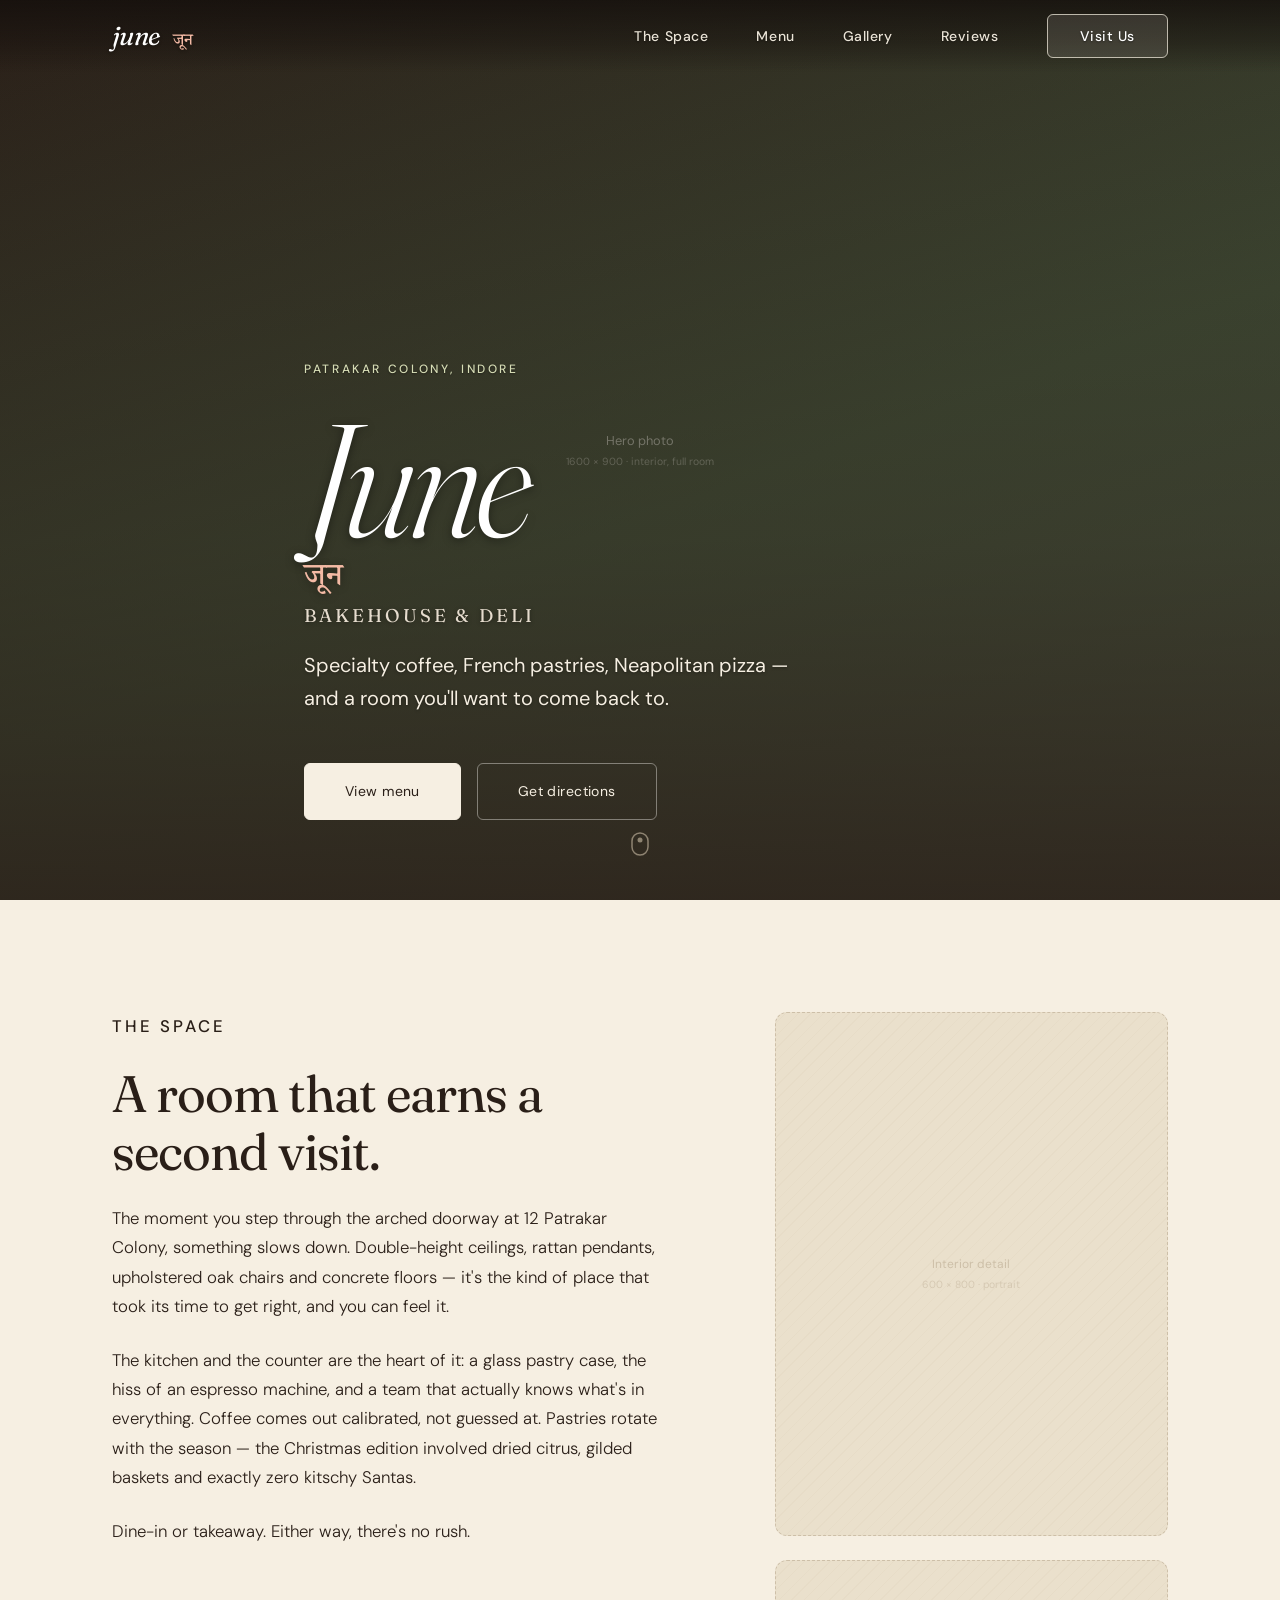
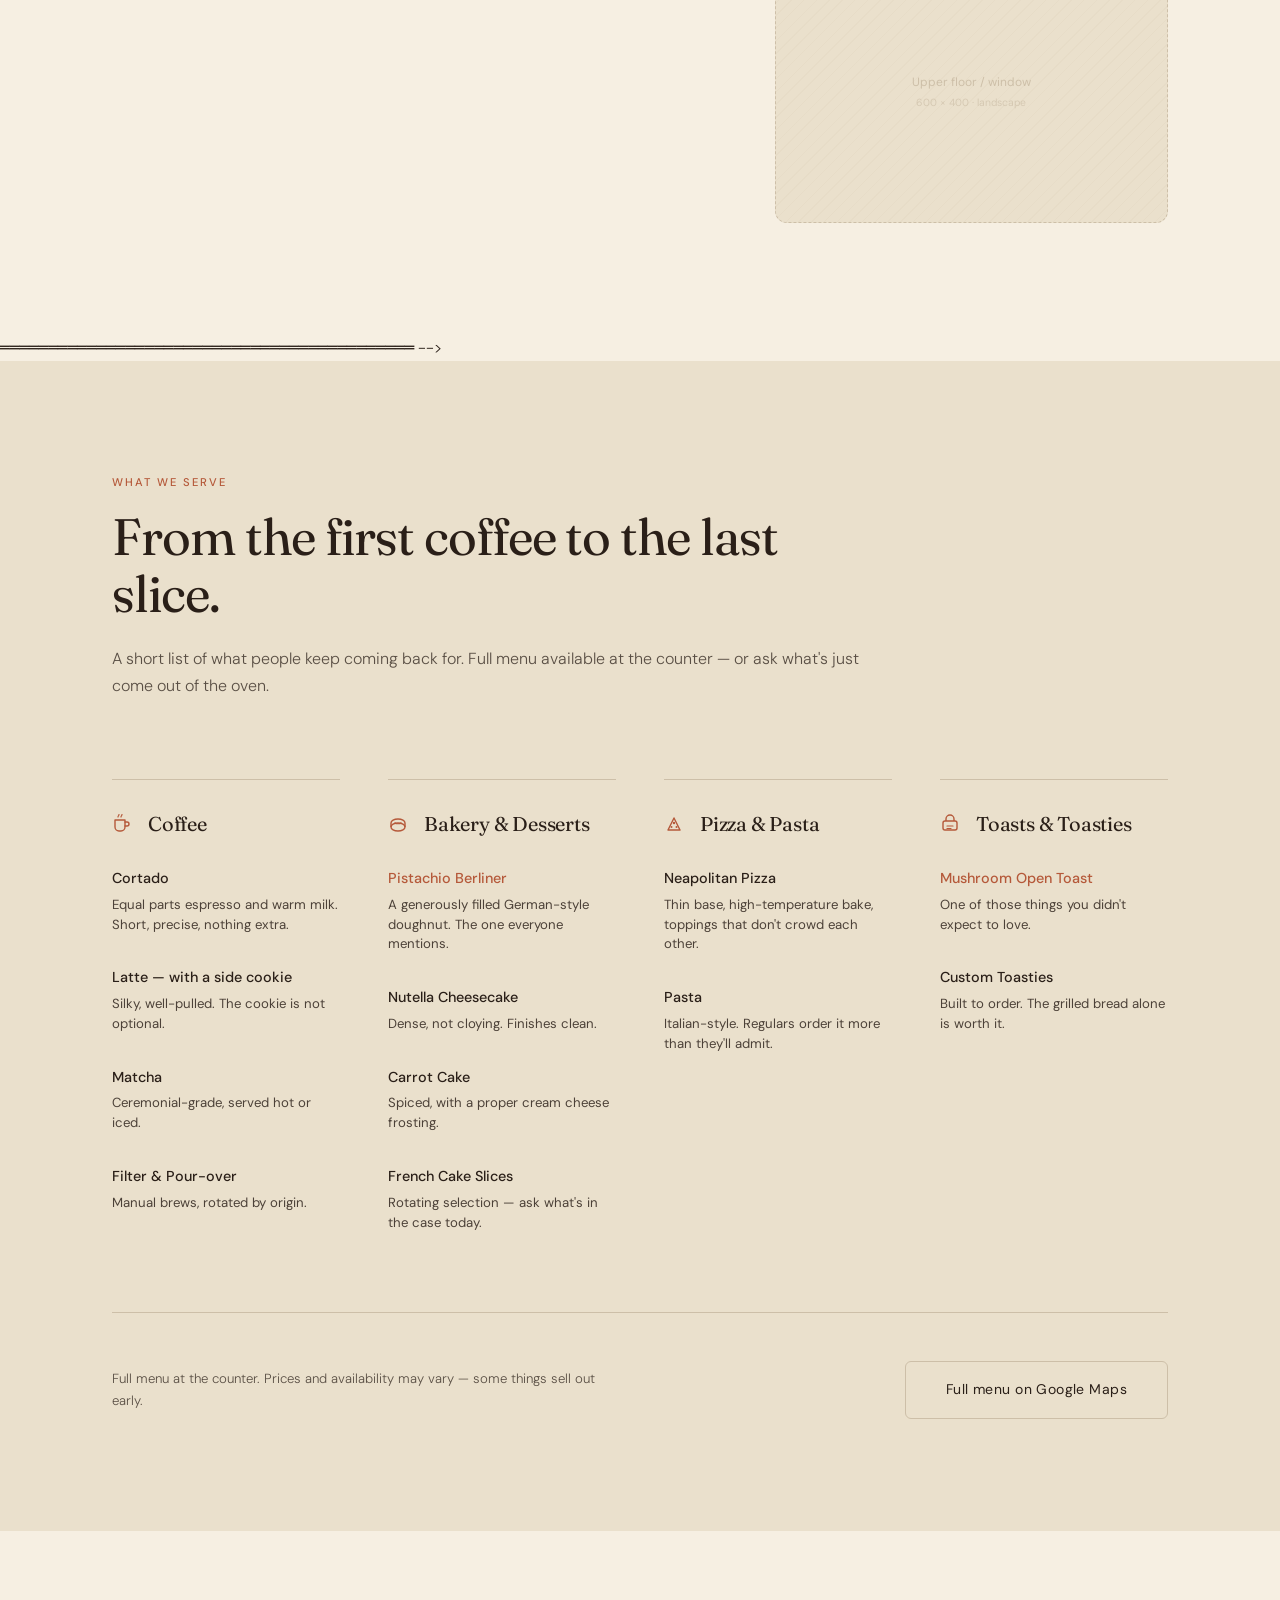
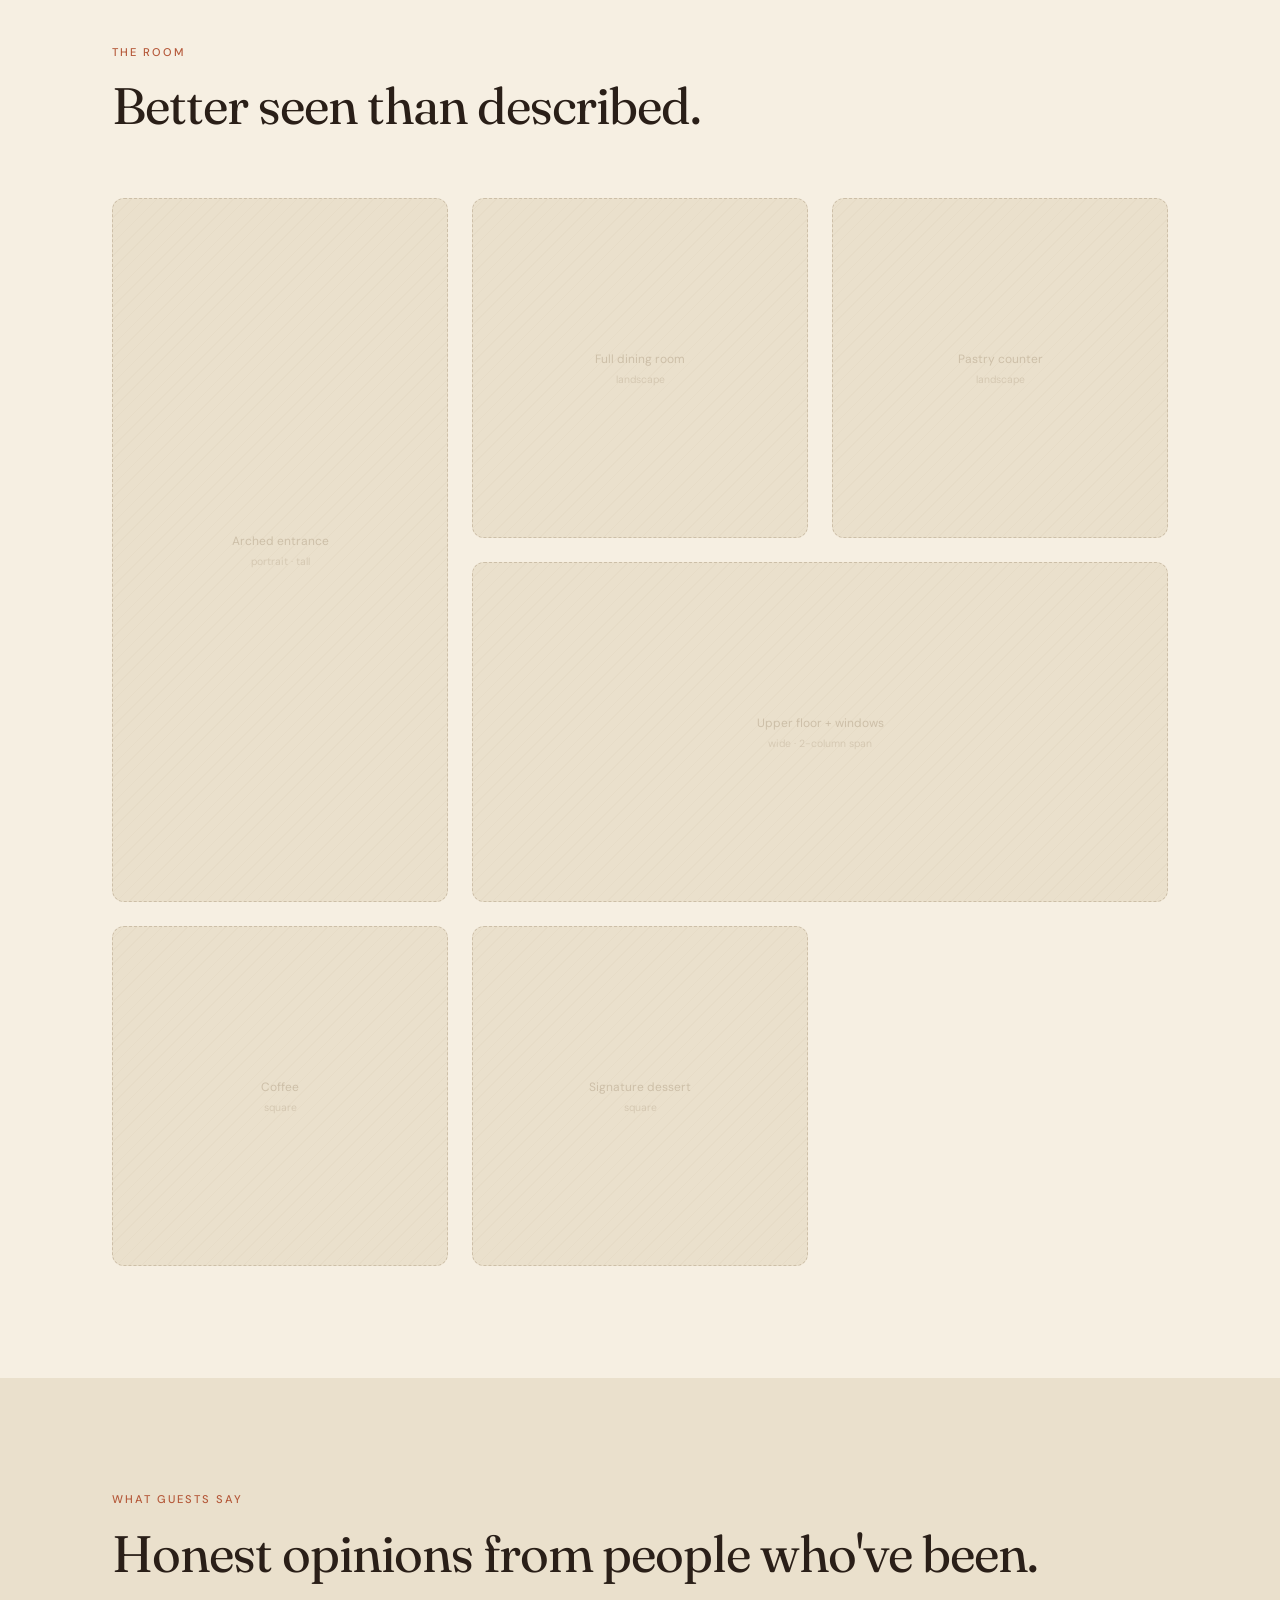
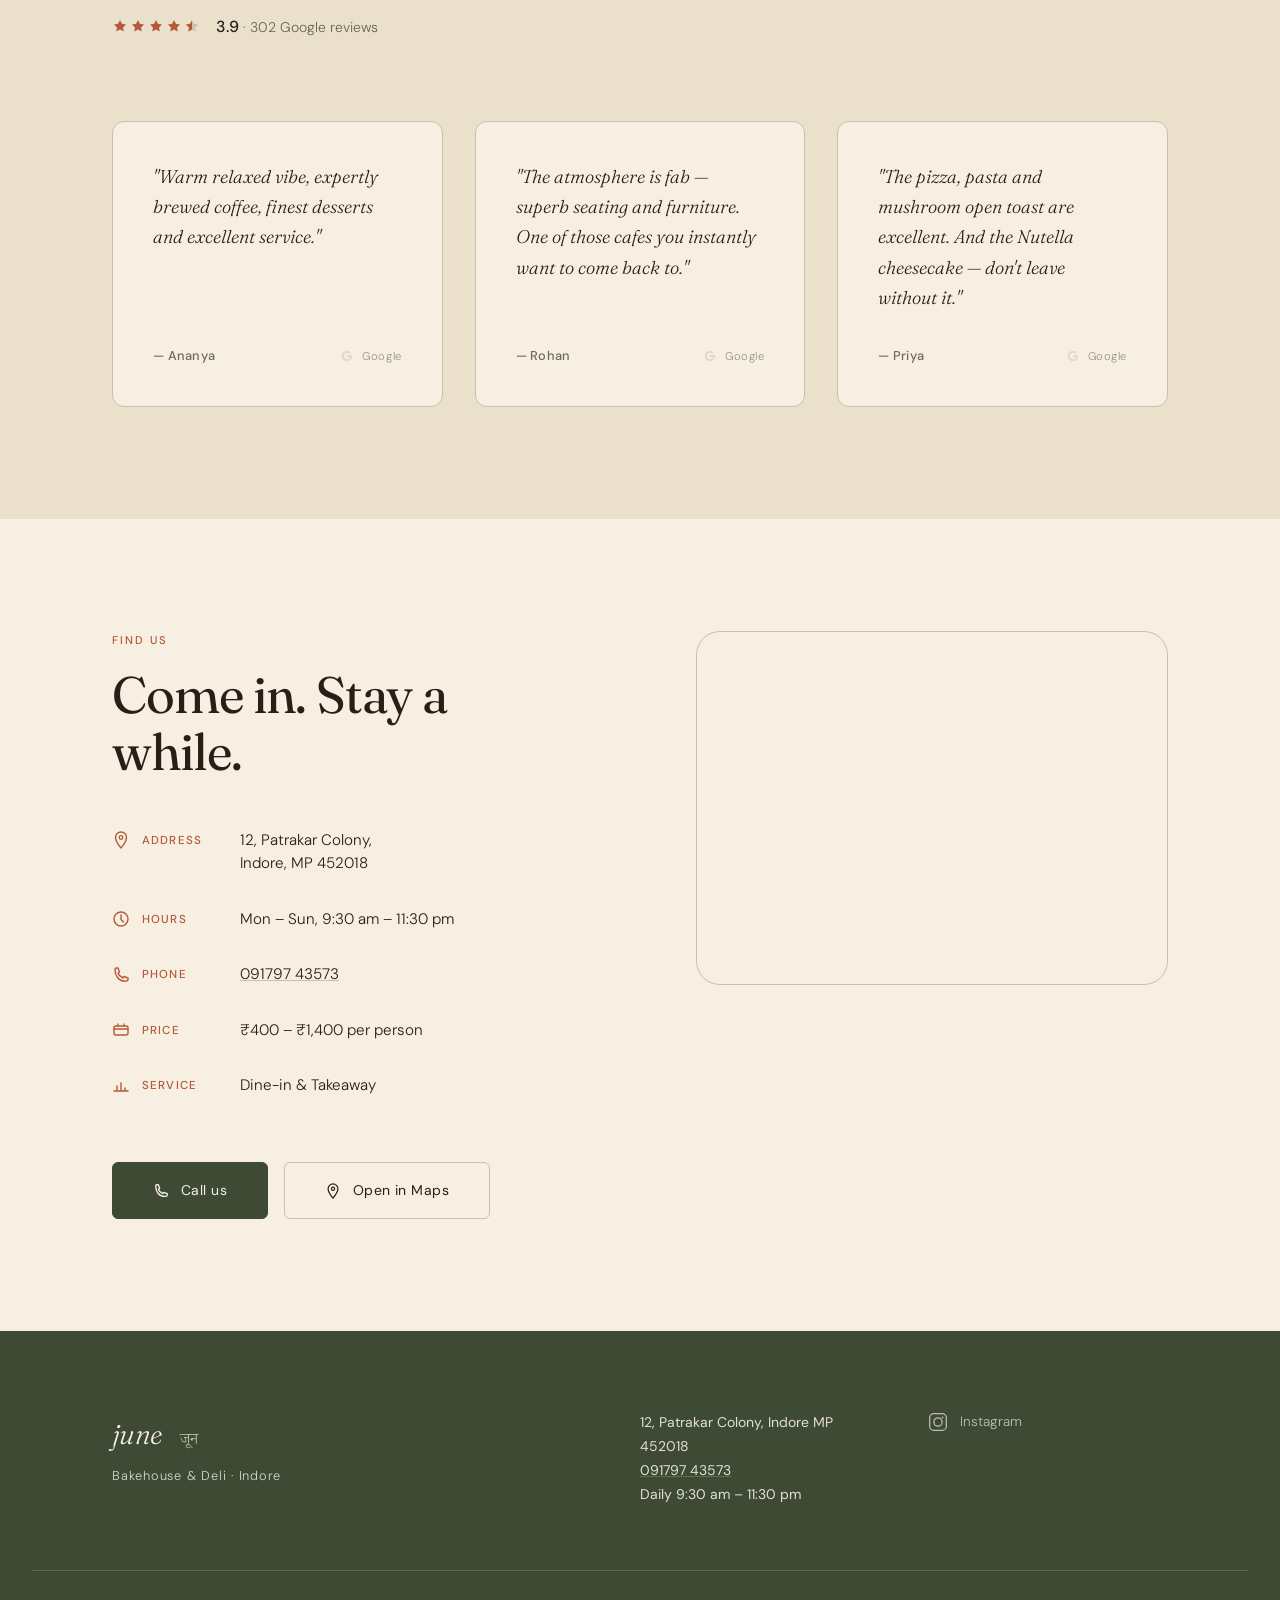
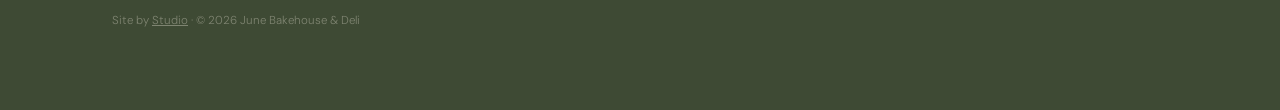
==== index.html @ dc914d02 "feat: complete website for June Bakehouse & Deli with GitHub Pages deploy workflow" ====
<!DOCTYPE html>
<html lang="en" itemscope itemtype="https://schema.org/CafeOrCoffeeShop">
<head>
  <meta charset="UTF-8">
  <meta name="viewport" content="width=device-width, initial-scale=1.0">

  <!-- ═══════════════════════════════════════════════
       SEO — edit title and description here
  ═══════════════════════════════════════════════ -->
  <title>June Bakehouse &amp; Deli — Café, Bakery &amp; Deli in Patrakar Colony, Indore</title>
  <meta name="description" content="June Bakehouse &amp; Deli in Patrakar Colony, Indore. Specialty coffee, Neapolitan pizza, French pastries, custom toasties and more. Open daily 9:30 am – 11:30 pm.">
  <link rel="canonical" href="https://xsuryaanshx.github.io/june-bakehouse/">

  <!-- Open Graph -->
  <meta property="og:type" content="restaurant">
  <meta property="og:title" content="June Bakehouse &amp; Deli — Café &amp; Bakery, Indore">
  <meta property="og:description" content="Specialty coffee, Neapolitan pizza, French pastries and custom toasties. Open daily 9:30 am – 11:30 pm in Patrakar Colony, Indore.">
  <meta property="og:url" content="https://xsuryaanshx.github.io/june-bakehouse/">
  <meta property="og:image" content="https://xsuryaanshx.github.io/june-bakehouse/images/og-cover.jpg">
  <meta property="og:locale" content="en_IN">
  <meta name="twitter:card" content="summary_large_image">
  <meta name="twitter:title" content="June Bakehouse &amp; Deli — Indore">
  <meta name="twitter:description" content="Specialty coffee, pastries, pizza and toasties in Patrakar Colony, Indore. Open daily till 11:30 pm.">

  <!-- Favicon (inline SVG wordmark) -->
  <link rel="icon" href="data:image/svg+xml,<svg xmlns='http://www.w3.org/2000/svg' viewBox='0 0 32 32'><rect width='32' height='32' fill='%233E4A34'/><text x='4' y='24' font-family='Georgia,serif' font-size='20' fill='%23F6EFE2'>J</text></svg>">

  <!-- Google Fonts -->
  <link rel="preconnect" href="https://fonts.googleapis.com">
  <link rel="preconnect" href="https://fonts.gstatic.com" crossorigin>
  <link href="https://fonts.googleapis.com/css2?family=Fraunces:ital,opsz,wght@0,9..144,300;0,9..144,400;0,9..144,500;1,9..144,300;1,9..144,400&family=DM+Sans:wght@300;400;500&family=Noto+Serif+Devanagari:wght@400;500&display=swap" rel="stylesheet">

  <link rel="stylesheet" href="style.css">

  <!-- JSON-LD Structured Data -->
  <script type="application/ld+json">
  {
    "@context": "https://schema.org",
    "@type": "CafeOrCoffeeShop",
    "name": "June Bakehouse & Deli",
    "alternateName": "जून बेकहाउस & डेली",
    "url": "https://xsuryaanshx.github.io/june-bakehouse/",
    "telephone": "+919179743573",
    "priceRange": "₹₹",
    "servesCuisine": ["Bakery", "Coffee", "Italian", "Deli"],
    "address": {
      "@type": "PostalAddress",
      "streetAddress": "12, Patrakar Colony",
      "addressLocality": "Indore",
      "addressRegion": "Madhya Pradesh",
      "postalCode": "452018",
      "addressCountry": "IN"
    },
    "geo": {
      "@type": "GeoCoordinates",
      "latitude": 22.7239941,
      "longitude": 75.8949854
    },
    "openingHoursSpecification": [
      {
        "@type": "OpeningHoursSpecification",
        "dayOfWeek": ["Monday","Tuesday","Wednesday","Thursday","Friday","Saturday","Sunday"],
        "opens": "09:30",
        "closes": "23:30"
      }
    ],
    "aggregateRating": {
      "@type": "AggregateRating",
      "ratingValue": "3.9",
      "reviewCount": "302",
      "bestRating": "5"
    },
    "hasMap": "https://maps.app.goo.gl/G2J16mTUZsUNRnsE7"
  }
  </script>
</head>
<body>

  <!-- ═══════════════════════════════════════════
       NAV
  ═══════════════════════════════════════════ -->
  <header class="site-header" id="top">
    <nav class="nav container" aria-label="Main navigation">
      <a class="nav__wordmark" href="#top" aria-label="June Bakehouse & Deli — home">
        <span class="nav__wordmark-en" aria-hidden="true">june</span>
        <span class="nav__wordmark-hi" aria-hidden="true">जून</span>
      </a>
      <button class="nav__toggle" id="nav-toggle" aria-label="Open menu" aria-expanded="false" aria-controls="nav-links">
        <span class="nav__toggle-bar"></span>
        <span class="nav__toggle-bar"></span>
      </button>
      <ul class="nav__links" id="nav-links" role="list">
        <li><a href="#about" class="nav__link">The Space</a></li>
        <li><a href="#menu" class="nav__link">Menu</a></li>
        <li><a href="#gallery" class="nav__link">Gallery</a></li>
        <li><a href="#reviews" class="nav__link">Reviews</a></li>
        <li><a href="#visit" class="nav__link nav__link--cta">Visit Us</a></li>
      </ul>
    </nav>
  </header>


  <!-- ═══════════════════════════════════════════
       HERO
  ═══════════════════════════════════════════ -->
  <section class="hero" id="hero" aria-label="Hero — June Bakehouse & Deli">

    <!-- PHOTO SLOT ▸ Replace src with real interior photo, ideally 1600×900 px or wider -->
    <div class="hero__image-wrap">
      <div class="photo-placeholder photo-placeholder--hero" aria-label="[PHOTO: Cafe interior — double-height arched space, pendant lights, oak chairs. Replace this block with a real photo, 1600×900 or 16:9 landscape.]">
        <span class="photo-placeholder__label">Hero photo<br><small>1600 × 900 · interior, full room</small></span>
      </div>
    </div>

    <div class="hero__content container">
      <p class="hero__eyebrow">Patrakar Colony, Indore</p>
      <h1 class="hero__title">
        <span class="hero__title-en">June</span>
        <span class="hero__title-hi" lang="hi">जून</span>
        <span class="hero__title-sub">Bakehouse &amp; Deli</span>
      </h1>
      <p class="hero__desc">Specialty coffee, French pastries, Neapolitan pizza —<br>and a room you'll want to come back to.</p>
      <div class="hero__actions">
        <a href="#menu" class="btn btn--primary" id="hero-view-menu">View menu</a>
        <a href="https://maps.app.goo.gl/G2J16mTUZsUNRnsE7" target="_blank" rel="noopener noreferrer" class="btn btn--outline" id="hero-directions">Get directions</a>
      </div>
    </div>

    <div class="hero__scroll-hint" aria-hidden="true">
      <svg width="18" height="28" viewBox="0 0 18 28" fill="none" xmlns="http://www.w3.org/2000/svg">
        <rect x="1" y="1" width="16" height="22" rx="8" stroke="currentColor" stroke-width="1.5"/>
        <circle class="hero__scroll-dot" cx="9" cy="8" r="2.5" fill="currentColor"/>
      </svg>
    </div>
  </section>


  <!-- ═══════════════════════════════════════════
       ABOUT / THE SPACE
  ═══════════════════════════════════════════ -->
  <section class="about section" id="about" aria-labelledby="about-heading">
    <div class="container about__grid">

      <div class="about__text reveal">
        <p class="section-label">The Space</p>
        <h2 class="section-heading" id="about-heading">A room that earns a second visit.</h2>
        <p>The moment you step through the arched doorway at 12 Patrakar Colony, something slows down. Double-height ceilings, rattan pendants, upholstered oak chairs and concrete floors — it's the kind of place that took its time to get right, and you can feel it.</p>
        <p>The kitchen and the counter are the heart of it: a glass pastry case, the hiss of an espresso machine, and a team that actually knows what's in everything. Coffee comes out calibrated, not guessed at. Pastries rotate with the season — the Christmas edition involved dried citrus, gilded baskets and exactly zero kitschy Santas.</p>
        <p>Dine-in or takeaway. Either way, there's no rush.</p>
      </div>

      <div class="about__images reveal">
        <!-- PHOTO SLOT ▸ Replace with portrait-format interior photo, ~600×800 px -->
        <div class="photo-placeholder photo-placeholder--portrait" aria-label="[PHOTO: Interior detail — seating area or pastry counter. Portrait, 600×800.]">
          <span class="photo-placeholder__label">Interior detail<br><small>600 × 800 · portrait</small></span>
        </div>
        <!-- PHOTO SLOT ▸ Replace with landscape photo of the upper floor / balcony rail -->
        <div class="photo-placeholder photo-placeholder--landscape-sm reveal" aria-label="[PHOTO: Upper floor, balcony or window view. Landscape, 600×400.]">
          <span class="photo-placeholder__label">Upper floor / window<br><small>600 × 400 · landscape</small></span>
        </div>
      </div>

    </div>
  </section>


  <!-- ═══════════════════════════════════════════
       WHAT WE SERVE (MENU)
       ▸ All menu content is collected here.
         Edit the items between <!-- MENU ITEMS START / END -->
  ═══════════════════════════════════════════ -->
  <section class="menu section section--alt" id="menu" aria-labelledby="menu-heading">
    <div class="container">
      <div class="menu__header reveal">
        <p class="section-label">What We Serve</p>
        <h2 class="section-heading" id="menu-heading">From the first coffee to the last slice.</h2>
        <p class="menu__intro">A short list of what people keep coming back for. Full menu available at the counter — or ask what's just come out of the oven.</p>
      </div>

      <!-- MENU ITEMS START — edit freely below -->
      <div class="menu__grid">

        <!-- Coffee -->
        <div class="menu__category reveal">
          <div class="menu__category-header">
            <svg class="menu__icon" width="20" height="20" viewBox="0 0 20 20" fill="none" xmlns="http://www.w3.org/2000/svg" aria-hidden="true">
              <path d="M3 6h10v7a4 4 0 01-4 4H7a4 4 0 01-4-4V6z" stroke="currentColor" stroke-width="1.4" stroke-linejoin="round"/>
              <path d="M13 8h2a2 2 0 010 4h-2" stroke="currentColor" stroke-width="1.4" stroke-linecap="round"/>
              <path d="M6 3c0-1 1-1.5 1-2.5" stroke="currentColor" stroke-width="1.2" stroke-linecap="round"/>
              <path d="M9 3c0-1 1-1.5 1-2.5" stroke="currentColor" stroke-width="1.2" stroke-linecap="round"/>
            </svg>
            <h3 class="menu__category-name">Coffee</h3>
          </div>
          <ul class="menu__items" role="list">
            <li class="menu__item">
              <span class="menu__item-name">Cortado</span>
              <span class="menu__item-note">Equal parts espresso and warm milk. Short, precise, nothing extra.</span>
            </li>
            <li class="menu__item">
              <span class="menu__item-name">Latte — with a side cookie</span>
              <span class="menu__item-note">Silky, well-pulled. The cookie is not optional.</span>
            </li>
            <li class="menu__item">
              <span class="menu__item-name">Matcha</span>
              <span class="menu__item-note">Ceremonial-grade, served hot or iced.</span>
            </li>
            <li class="menu__item">
              <span class="menu__item-name">Filter &amp; Pour-over</span>
              <span class="menu__item-note">Manual brews, rotated by origin.</span>
            </li>
            <!-- ADD MORE COFFEE ITEMS HERE -->
          </ul>
        </div>

        <!-- Bakery & Desserts -->
        <div class="menu__category reveal">
          <div class="menu__category-header">
            <svg class="menu__icon" width="20" height="20" viewBox="0 0 20 20" fill="none" xmlns="http://www.w3.org/2000/svg" aria-hidden="true">
              <ellipse cx="10" cy="13" rx="7" ry="4" stroke="currentColor" stroke-width="1.4"/>
              <path d="M3 13V9c0-2.2 3.1-4 7-4s7 1.8 7 4v4" stroke="currentColor" stroke-width="1.4"/>
              <path d="M7 9c1 1 5 1 6 0" stroke="currentColor" stroke-width="1.2" stroke-linecap="round"/>
            </svg>
            <h3 class="menu__category-name">Bakery &amp; Desserts</h3>
          </div>
          <ul class="menu__items" role="list">
            <li class="menu__item menu__item--highlight">
              <span class="menu__item-name">Pistachio Berliner</span>
              <span class="menu__item-note">A generously filled German-style doughnut. The one everyone mentions.</span>
            </li>
            <li class="menu__item">
              <span class="menu__item-name">Nutella Cheesecake</span>
              <span class="menu__item-note">Dense, not cloying. Finishes clean.</span>
            </li>
            <li class="menu__item">
              <span class="menu__item-name">Carrot Cake</span>
              <span class="menu__item-note">Spiced, with a proper cream cheese frosting.</span>
            </li>
            <li class="menu__item">
              <span class="menu__item-name">French Cake Slices</span>
              <span class="menu__item-note">Rotating selection — ask what's in the case today.</span>
            </li>
            <!-- ADD MORE BAKERY ITEMS HERE -->
          </ul>
        </div>

        <!-- Pizza & Pasta -->
        <div class="menu__category reveal">
          <div class="menu__category-header">
            <svg class="menu__icon" width="20" height="20" viewBox="0 0 20 20" fill="none" xmlns="http://www.w3.org/2000/svg" aria-hidden="true">
              <path d="M4 16L10 4l6 12H4z" stroke="currentColor" stroke-width="1.4" stroke-linejoin="round"/>
              <circle cx="10" cy="9" r="1.2" fill="currentColor"/>
              <circle cx="7.5" cy="13" r="1" fill="currentColor"/>
              <circle cx="12.5" cy="13" r="1" fill="currentColor"/>
            </svg>
            <h3 class="menu__category-name">Pizza &amp; Pasta</h3>
          </div>
          <ul class="menu__items" role="list">
            <li class="menu__item">
              <span class="menu__item-name">Neapolitan Pizza</span>
              <span class="menu__item-note">Thin base, high-temperature bake, toppings that don't crowd each other.</span>
            </li>
            <li class="menu__item">
              <span class="menu__item-name">Pasta</span>
              <span class="menu__item-note">Italian-style. Regulars order it more than they'll admit.</span>
            </li>
            <!-- ADD MORE PIZZA / PASTA ITEMS HERE -->
          </ul>
        </div>

        <!-- Toasts & Toasties -->
        <div class="menu__category reveal">
          <div class="menu__category-header">
            <svg class="menu__icon" width="20" height="20" viewBox="0 0 20 20" fill="none" xmlns="http://www.w3.org/2000/svg" aria-hidden="true">
              <rect x="3" y="7" width="14" height="9" rx="2" stroke="currentColor" stroke-width="1.4"/>
              <path d="M6 7V5a4 4 0 018 0v2" stroke="currentColor" stroke-width="1.4"/>
              <path d="M7 12h6M7 14.5h4" stroke="currentColor" stroke-width="1.2" stroke-linecap="round"/>
            </svg>
            <h3 class="menu__category-name">Toasts &amp; Toasties</h3>
          </div>
          <ul class="menu__items" role="list">
            <li class="menu__item menu__item--highlight">
              <span class="menu__item-name">Mushroom Open Toast</span>
              <span class="menu__item-note">One of those things you didn't expect to love.</span>
            </li>
            <li class="menu__item">
              <span class="menu__item-name">Custom Toasties</span>
              <span class="menu__item-note">Built to order. The grilled bread alone is worth it.</span>
            </li>
            <!-- ADD MORE TOAST ITEMS HERE -->
          </ul>
        </div>

      </div>
      <!-- MENU ITEMS END -->

      <div class="menu__footer reveal">
        <p class="menu__footnote">Full menu at the counter. Prices and availability may vary — some things sell out early.</p>
        <!-- ▸ Replace href with your PDF menu URL or Google Maps menu link when ready -->
        <a href="https://maps.app.goo.gl/G2J16mTUZsUNRnsE7" target="_blank" rel="noopener noreferrer" class="btn btn--outline" id="menu-view-full">Full menu on Google Maps</a>
      </div>
    </div>
  </section>


  <!-- ═══════════════════════════════════════════
       GALLERY
  ═══════════════════════════════════════════ -->
  <section class="gallery section" id="gallery" aria-labelledby="gallery-heading">
    <div class="container">
      <div class="gallery__header reveal">
        <p class="section-label">The Room</p>
        <h2 class="section-heading" id="gallery-heading">Better seen than described.</h2>
      </div>

      <div class="gallery__grid reveal">

        <!-- PHOTO SLOTS ▸ Replace each placeholder div with an <img> tag.
             Example:
             <img src="images/interior-01.jpg" alt="The lower dining room — arched windows and rattan pendants" loading="lazy" class="gallery__item gallery__item--tall">
             
             Suggested photo subjects listed in each placeholder label. -->

        <div class="photo-placeholder gallery__item gallery__item--tall" aria-label="[PHOTO: Arched entrance tunnel with 'june' sign above. Portrait, ~600×900]">
          <span class="photo-placeholder__label">Arched entrance<br><small>portrait · tall</small></span>
        </div>

        <div class="photo-placeholder gallery__item" aria-label="[PHOTO: Full room — double height, pendants, seating. Landscape, ~800×550]">
          <span class="photo-placeholder__label">Full dining room<br><small>landscape</small></span>
        </div>

        <div class="photo-placeholder gallery__item" aria-label="[PHOTO: Pastry counter close-up. Landscape, ~800×550]">
          <span class="photo-placeholder__label">Pastry counter<br><small>landscape</small></span>
        </div>

        <div class="photo-placeholder gallery__item gallery__item--wide" aria-label="[PHOTO: Upper floor / balcony with greenery outside. Wide, ~1200×600]">
          <span class="photo-placeholder__label">Upper floor + windows<br><small>wide · 2-column span</small></span>
        </div>

        <div class="photo-placeholder gallery__item" aria-label="[PHOTO: Coffee being made — latte art or pour-over. ~600×600 square]">
          <span class="photo-placeholder__label">Coffee<br><small>square</small></span>
        </div>

        <div class="photo-placeholder gallery__item" aria-label="[PHOTO: Plated dessert — pistachio berliner or carrot cake. ~600×600 square]">
          <span class="photo-placeholder__label">Signature dessert<br><small>square</small></span>
        </div>

      </div>
    </div>
  </section>


  <!-- ═══════════════════════════════════════════
       REVIEWS
  ═══════════════════════════════════════════ -->
  <section class="reviews section section--alt" id="reviews" aria-labelledby="reviews-heading">
    <div class="container">
      <div class="reviews__header reveal">
        <p class="section-label">What Guests Say</p>
        <h2 class="section-heading" id="reviews-heading">Honest opinions from people who've been.</h2>
        <div class="reviews__rating" aria-label="Rated 3.9 out of 5 from 302 Google reviews">
          <span class="reviews__stars" aria-hidden="true">
            <svg width="16" height="16" viewBox="0 0 16 16" fill="none" xmlns="http://www.w3.org/2000/svg" aria-hidden="true"><path d="M8 1l1.85 3.75L14 5.54l-3 2.92.71 4.12L8 10.5l-3.71 2.08.71-4.12L2 5.54l4.15-.79L8 1z" fill="#B5593A"/></svg>
            <svg width="16" height="16" viewBox="0 0 16 16" fill="none" xmlns="http://www.w3.org/2000/svg" aria-hidden="true"><path d="M8 1l1.85 3.75L14 5.54l-3 2.92.71 4.12L8 10.5l-3.71 2.08.71-4.12L2 5.54l4.15-.79L8 1z" fill="#B5593A"/></svg>
            <svg width="16" height="16" viewBox="0 0 16 16" fill="none" xmlns="http://www.w3.org/2000/svg" aria-hidden="true"><path d="M8 1l1.85 3.75L14 5.54l-3 2.92.71 4.12L8 10.5l-3.71 2.08.71-4.12L2 5.54l4.15-.79L8 1z" fill="#B5593A"/></svg>
            <svg width="16" height="16" viewBox="0 0 16 16" fill="none" xmlns="http://www.w3.org/2000/svg" aria-hidden="true"><path d="M8 1l1.85 3.75L14 5.54l-3 2.92.71 4.12L8 10.5l-3.71 2.08.71-4.12L2 5.54l4.15-.79L8 1z" fill="#B5593A"/></svg>
            <!-- Half star -->
            <svg width="16" height="16" viewBox="0 0 16 16" fill="none" xmlns="http://www.w3.org/2000/svg" aria-hidden="true">
              <defs><clipPath id="half"><rect x="0" y="0" width="8" height="16"/></clipPath></defs>
              <path d="M8 1l1.85 3.75L14 5.54l-3 2.92.71 4.12L8 10.5l-3.71 2.08.71-4.12L2 5.54l4.15-.79L8 1z" fill="#CDBFA8"/>
              <path d="M8 1l1.85 3.75L14 5.54l-3 2.92.71 4.12L8 10.5l-3.71 2.08.71-4.12L2 5.54l4.15-.79L8 1z" fill="#B5593A" clip-path="url(#half)"/>
            </svg>
          </span>
          <span class="reviews__score">3.9 <span class="reviews__count">· 302 Google reviews</span></span>
        </div>
      </div>

      <div class="reviews__grid">

        <blockquote class="review reveal">
          <p class="review__text">"Warm relaxed vibe, expertly brewed coffee, finest desserts and excellent service."</p>
          <footer class="review__footer">
            <cite class="review__name">— Ananya</cite>
            <span class="review__source" aria-label="Google Review">
              <svg width="14" height="14" viewBox="0 0 24 24" fill="none" xmlns="http://www.w3.org/2000/svg" aria-hidden="true"><path d="M21.8 10.2H12v3.6h5.7C17 16 15 17.4 12 17.4A5.4 5.4 0 016.6 12 5.4 5.4 0 0112 6.6a5.3 5.3 0 013.5 1.3l2.6-2.6A9 9 0 003 12a9 9 0 009 9c5 0 8.7-3.5 8.7-8.5 0-.8-.1-1.5-.9-2.3z" fill="#CDBFA8"/></svg>
              Google
            </span>
          </footer>
        </blockquote>

        <blockquote class="review reveal">
          <p class="review__text">"The atmosphere is fab — superb seating and furniture. One of those cafes you instantly want to come back to."</p>
          <footer class="review__footer">
            <cite class="review__name">— Rohan</cite>
            <span class="review__source" aria-label="Google Review">
              <svg width="14" height="14" viewBox="0 0 24 24" fill="none" xmlns="http://www.w3.org/2000/svg" aria-hidden="true"><path d="M21.8 10.2H12v3.6h5.7C17 16 15 17.4 12 17.4A5.4 5.4 0 016.6 12 5.4 5.4 0 0112 6.6a5.3 5.3 0 013.5 1.3l2.6-2.6A9 9 0 003 12a9 9 0 009 9c5 0 8.7-3.5 8.7-8.5 0-.8-.1-1.5-.9-2.3z" fill="#CDBFA8"/></svg>
              Google
            </span>
          </footer>
        </blockquote>

        <blockquote class="review reveal">
          <p class="review__text">"The pizza, pasta and mushroom open toast are excellent. And the Nutella cheesecake — don't leave without it."</p>
          <footer class="review__footer">
            <cite class="review__name">— Priya</cite>
            <span class="review__source" aria-label="Google Review">
              <svg width="14" height="14" viewBox="0 0 24 24" fill="none" xmlns="http://www.w3.org/2000/svg" aria-hidden="true"><path d="M21.8 10.2H12v3.6h5.7C17 16 15 17.4 12 17.4A5.4 5.4 0 016.6 12 5.4 5.4 0 0112 6.6a5.3 5.3 0 013.5 1.3l2.6-2.6A9 9 0 003 12a9 9 0 009 9c5 0 8.7-3.5 8.7-8.5 0-.8-.1-1.5-.9-2.3z" fill="#CDBFA8"/></svg>
              Google
            </span>
          </footer>
        </blockquote>

      </div>
    </div>
  </section>


  <!-- ═══════════════════════════════════════════
       VISIT US
  ═══════════════════════════════════════════ -->
  <section class="visit section" id="visit" aria-labelledby="visit-heading">
    <div class="container visit__grid">

      <div class="visit__info reveal">
        <p class="section-label">Find Us</p>
        <h2 class="section-heading" id="visit-heading">Come in. Stay a while.</h2>

        <!-- ═══ DETAILS — edit these ═══ -->
        <dl class="visit__details">
          <div class="visit__detail-row">
            <dt>
              <svg width="18" height="18" viewBox="0 0 18 18" fill="none" xmlns="http://www.w3.org/2000/svg" aria-hidden="true"><path d="M9 1a5.5 5.5 0 00-5.5 5.5C3.5 10.5 9 17 9 17s5.5-6.5 5.5-10.5A5.5 5.5 0 009 1z" stroke="currentColor" stroke-width="1.4" stroke-linejoin="round"/><circle cx="9" cy="6.5" r="1.8" stroke="currentColor" stroke-width="1.3"/></svg>
              Address
            </dt>
            <dd>12, Patrakar Colony,<br>Indore, MP 452018</dd>
          </div>
          <div class="visit__detail-row">
            <dt>
              <svg width="18" height="18" viewBox="0 0 18 18" fill="none" xmlns="http://www.w3.org/2000/svg" aria-hidden="true"><circle cx="9" cy="9" r="7" stroke="currentColor" stroke-width="1.4"/><path d="M9 5v4.5l2.5 2.5" stroke="currentColor" stroke-width="1.4" stroke-linecap="round" stroke-linejoin="round"/></svg>
              Hours
            </dt>
            <dd>Mon – Sun, 9:30 am – 11:30 pm</dd>
          </div>
          <div class="visit__detail-row">
            <dt>
              <svg width="18" height="18" viewBox="0 0 18 18" fill="none" xmlns="http://www.w3.org/2000/svg" aria-hidden="true"><path d="M3 3.5C3 2.67 3.67 2 4.5 2H6l1.5 4-1.5 1s1 3 5 5l1-1.5 4 1.5v1.5c0 .83-.67 1.5-1.5 1.5C6 16 3 8.5 3 3.5z" stroke="currentColor" stroke-width="1.4" stroke-linejoin="round"/></svg>
              Phone
            </dt>
            <dd><a href="tel:+919179743573" class="visit__tel-link">091797 43573</a></dd>
          </div>
          <div class="visit__detail-row">
            <dt>
              <svg width="18" height="18" viewBox="0 0 18 18" fill="none" xmlns="http://www.w3.org/2000/svg" aria-hidden="true"><rect x="2" y="5" width="14" height="9" rx="2" stroke="currentColor" stroke-width="1.4"/><path d="M2 8h14M6 5V3M12 5V3" stroke="currentColor" stroke-width="1.3" stroke-linecap="round"/></svg>
              Price
            </dt>
            <dd>₹400 – ₹1,400 per person</dd>
          </div>
          <div class="visit__detail-row">
            <dt>
              <svg width="18" height="18" viewBox="0 0 18 18" fill="none" xmlns="http://www.w3.org/2000/svg" aria-hidden="true"><path d="M2 14h14M5 14V9M9 14V6M13 14V11" stroke="currentColor" stroke-width="1.4" stroke-linecap="round"/></svg>
              Service
            </dt>
            <dd>Dine-in &amp; Takeaway</dd>
          </div>
        </dl>

        <div class="visit__buttons">
          <a href="tel:+919179743573" class="btn btn--primary" id="visit-call">
            <svg width="16" height="16" viewBox="0 0 18 18" fill="none" xmlns="http://www.w3.org/2000/svg" aria-hidden="true"><path d="M3 3.5C3 2.67 3.67 2 4.5 2H6l1.5 4-1.5 1s1 3 5 5l1-1.5 4 1.5v1.5c0 .83-.67 1.5-1.5 1.5C6 16 3 8.5 3 3.5z" stroke="currentColor" stroke-width="1.5" stroke-linejoin="round"/></svg>
            Call us
          </a>
          <a href="https://maps.app.goo.gl/G2J16mTUZsUNRnsE7" target="_blank" rel="noopener noreferrer" class="btn btn--outline" id="visit-directions">
            <svg width="16" height="16" viewBox="0 0 18 18" fill="none" xmlns="http://www.w3.org/2000/svg" aria-hidden="true"><path d="M9 1a5.5 5.5 0 00-5.5 5.5C3.5 10.5 9 17 9 17s5.5-6.5 5.5-10.5A5.5 5.5 0 009 1z" stroke="currentColor" stroke-width="1.4"/><circle cx="9" cy="6.5" r="1.8" stroke="currentColor" stroke-width="1.3"/></svg>
            Open in Maps
          </a>
        </div>
      </div>

      <div class="visit__map-wrap reveal">
        <!-- Embedded Google Map iframe -->
        <iframe
          title="June Bakehouse &amp; Deli on Google Maps"
          src="https://www.google.com/maps/embed?pb=!1m18!1m12!1m3!1d929.0286082!2d75.8924105!3d22.7239941!2m3!1f0!2f0!3f0!3m2!1i1024!2i768!4f13.1!3m3!1m2!1s0x3962fd4455179609%3A0x2f7da9fa86144eb1!2sJune%20Bakehouse%20%26%20Deli!5e0!3m2!1sen!2sin!4v1696000000000"
          width="100%"
          height="100%"
          style="border:0;"
          allowfullscreen=""
          loading="lazy"
          referrerpolicy="no-referrer-when-downgrade"
          aria-label="Google Maps showing June Bakehouse & Deli location at 12 Patrakar Colony, Indore">
        </iframe>
      </div>

    </div>
  </section>


  <!-- ═══════════════════════════════════════════
       FOOTER
  ═══════════════════════════════════════════ -->
  <footer class="footer" role="contentinfo">
    <div class="container footer__grid">
      <div class="footer__brand">
        <span class="footer__wordmark">june <span lang="hi">जून</span></span>
        <p class="footer__tagline">Bakehouse &amp; Deli · Indore</p>
      </div>

      <div class="footer__details">
        <p>12, Patrakar Colony, Indore MP 452018</p>
        <p><a href="tel:+919179743573">091797 43573</a></p>
        <p>Daily 9:30 am – 11:30 pm</p>
      </div>

      <div class="footer__links">
        <!-- ▸ Replace # with your real Instagram URL -->
        <a href="#" class="footer__social" id="footer-instagram" aria-label="June Bakehouse on Instagram">
          <svg width="20" height="20" viewBox="0 0 24 24" fill="none" xmlns="http://www.w3.org/2000/svg" aria-hidden="true">
            <rect x="2" y="2" width="20" height="20" rx="5" stroke="currentColor" stroke-width="1.5"/>
            <circle cx="12" cy="12" r="5" stroke="currentColor" stroke-width="1.5"/>
            <circle cx="17.5" cy="6.5" r="1" fill="currentColor"/>
          </svg>
          Instagram
        </a>
      </div>
    </div>

    <div class="footer__bottom container">
      <p class="footer__credit">Site by <a href="https://github.com/xsuryaanshx/shriram-industries" target="_blank" rel="noopener">Studio</a> · © 2026 June Bakehouse &amp; Deli</p>
    </div>
  </footer>


  <!-- ═══════════════════════════════════════════
       MOBILE STICKY BAR
  ═══════════════════════════════════════════ -->
  <nav class="mobile-bar" aria-label="Quick actions" role="navigation">
    <a href="tel:+919179743573" class="mobile-bar__action" id="mobile-call">
      <svg width="22" height="22" viewBox="0 0 18 18" fill="none" xmlns="http://www.w3.org/2000/svg" aria-hidden="true"><path d="M3 3.5C3 2.67 3.67 2 4.5 2H6l1.5 4-1.5 1s1 3 5 5l1-1.5 4 1.5v1.5c0 .83-.67 1.5-1.5 1.5C6 16 3 8.5 3 3.5z" stroke="currentColor" stroke-width="1.5" stroke-linejoin="round"/></svg>
      <span>Call</span>
    </a>
    <a href="https://maps.app.goo.gl/G2J16mTUZsUNRnsE7" target="_blank" rel="noopener noreferrer" class="mobile-bar__action" id="mobile-directions">
      <svg width="22" height="22" viewBox="0 0 18 18" fill="none" xmlns="http://www.w3.org/2000/svg" aria-hidden="true"><path d="M9 1a5.5 5.5 0 00-5.5 5.5C3.5 10.5 9 17 9 17s5.5-6.5 5.5-10.5A5.5 5.5 0 009 1z" stroke="currentColor" stroke-width="1.5"/><circle cx="9" cy="6.5" r="1.8" stroke="currentColor" stroke-width="1.3"/></svg>
      <span>Directions</span>
    </a>
    <a href="#menu" class="mobile-bar__action" id="mobile-menu">
      <svg width="22" height="22" viewBox="0 0 18 18" fill="none" xmlns="http://www.w3.org/2000/svg" aria-hidden="true"><path d="M3 5h12M3 9h12M3 13h8" stroke="currentColor" stroke-width="1.5" stroke-linecap="round"/></svg>
      <span>Menu</span>
    </a>
  </nav>

  <script src="script.js"></script>
</body>
</html>
---- style.css ----
/* ════════════════════════════════════════════════════════════
   JUNE BAKEHOUSE & DELI — STYLESHEET
   
   HOW TO EDIT:
   • Colours → change values in :root { }
   • Fonts   → change --font-serif / --font-sans
   • Spacing → change --space-* values
   
   Keep this file: it is the only stylesheet for the site.
════════════════════════════════════════════════════════════ */

/* ─── Design Tokens ──────────────────────────────────────── */
:root {
  /* Palette */
  --cream:      #F6EFE2;
  --oat:        #EAE0CC;
  --espresso:   #2A1F18;
  --olive:      #3E4A34;
  --terracotta: #B5593A;
  --pistachio:  #C9CFA6;
  --taupe:      #CDBFA8;
  --white:      #FDFAF5;

  /* Typography */
  --font-serif:    'Fraunces', Georgia, serif;
  --font-sans:     'DM Sans', system-ui, sans-serif;
  --font-devanagari: 'Noto Serif Devanagari', serif;

  /* Spacing scale (8-pt base) */
  --space-2:   0.25rem;   /*  4px */
  --space-4:   0.5rem;    /*  8px */
  --space-6:   0.75rem;   /* 12px */
  --space-8:   1rem;      /* 16px */
  --space-12:  1.5rem;    /* 24px */
  --space-16:  2rem;      /* 32px */
  --space-20:  2.5rem;    /* 40px */
  --space-24:  3rem;      /* 48px */
  --space-32:  4rem;      /* 64px */
  --space-40:  5rem;      /* 80px */
  --space-56:  7rem;      /* 112px */
  --space-80:  10rem;     /* 160px */

  /* Layout */
  --container:  76rem;    /* 1216px */
  --radius-sm:  0.375rem;
  --radius-md:  0.75rem;
  --radius-lg:  1.5rem;

  /* Transitions */
  --ease-out:   cubic-bezier(0.22, 1, 0.36, 1);
  --dur-fast:   180ms;
  --dur-med:    320ms;
  --dur-slow:   600ms;
}

/* ─── Reset & Base ────────────────────────────────────────── */
*, *::before, *::after {
  box-sizing: border-box;
  margin: 0;
  padding: 0;
}

html {
  font-size: 16px;
  scroll-behavior: smooth;
  -webkit-text-size-adjust: 100%;
}

body {
  background-color: var(--cream);
  color: var(--espresso);
  font-family: var(--font-sans);
  font-weight: 300;
  line-height: 1.65;
  overflow-x: hidden;
  /* Space for mobile sticky bar on small screens */
  padding-bottom: 0;
}

@media (max-width: 767px) {
  body {
    padding-bottom: calc(64px + env(safe-area-inset-bottom));
  }
}

/* Respect user preference for reduced motion */
@media (prefers-reduced-motion: reduce) {
  *, *::before, *::after {
    animation-duration: 0.01ms !important;
    animation-iteration-count: 1 !important;
    transition-duration: 0.01ms !important;
    scroll-behavior: auto !important;
  }
  .reveal { opacity: 1 !important; transform: none !important; }
}

img {
  display: block;
  max-width: 100%;
  height: auto;
}

a {
  color: inherit;
  text-decoration: none;
}

ul, ol { list-style: none; }

/* ─── Typography Scale ───────────────────────────────────── */
h1, h2, h3, h4 {
  font-family: var(--font-serif);
  font-weight: 400;
  line-height: 1.15;
  letter-spacing: -0.015em;
}

.section-label {
  font-family: var(--font-sans);
  font-size: 0.7rem;
  font-weight: 500;
  letter-spacing: 0.18em;
  text-transform: uppercase;
  color: var(--terracotta);
  margin-bottom: var(--space-8);
}

.section-heading {
  font-family: var(--font-serif);
  font-size: clamp(2rem, 4vw, 3.25rem);
  line-height: 1.12;
  letter-spacing: -0.02em;
  margin-bottom: var(--space-12);
}

/* ─── Container ──────────────────────────────────────────── */
.container {
  width: 100%;
  max-width: var(--container);
  margin-inline: auto;
  padding-inline: var(--space-16);
}

@media (min-width: 640px) {
  .container { padding-inline: var(--space-24); }
}

@media (min-width: 1024px) {
  .container { padding-inline: var(--space-40); }
}

/* ─── Sections ───────────────────────────────────────────── */
.section {
  padding-block: var(--space-56);
}

.section--alt {
  background-color: var(--oat);
}

/* ─── Buttons ────────────────────────────────────────────── */
.btn {
  display: inline-flex;
  align-items: center;
  gap: var(--space-6);
  padding: var(--space-8) var(--space-20);
  border-radius: var(--radius-sm);
  font-family: var(--font-sans);
  font-size: 0.875rem;
  font-weight: 400;
  letter-spacing: 0.03em;
  cursor: pointer;
  transition: background-color var(--dur-fast) var(--ease-out),
              color var(--dur-fast) var(--ease-out),
              border-color var(--dur-fast) var(--ease-out),
              transform var(--dur-fast) var(--ease-out);
  text-decoration: none;
  border: 1.5px solid transparent;
}

.btn:hover { transform: translateY(-1px); }
.btn:active { transform: translateY(0); }

.btn:focus-visible {
  outline: 2px solid var(--terracotta);
  outline-offset: 3px;
}

.btn--primary {
  background-color: var(--olive);
  color: var(--cream);
  border-color: var(--olive);
}

.btn--primary:hover {
  background-color: #4d5c40;
  border-color: #4d5c40;
}

.btn--outline {
  background-color: transparent;
  color: var(--espresso);
  border-color: var(--taupe);
}

.btn--outline:hover {
  border-color: var(--espresso);
}

/* ─── Photo Placeholders ─────────────────────────────────── */
/* Replace these with real <img> tags when photos are ready */
.photo-placeholder {
  background-color: var(--oat);
  border: 1.5px dashed var(--taupe);
  border-radius: var(--radius-md);
  display: flex;
  align-items: center;
  justify-content: center;
  overflow: hidden;
  position: relative;
}

.photo-placeholder__label {
  font-family: var(--font-sans);
  font-size: 0.75rem;
  font-weight: 400;
  color: var(--taupe);
  text-align: center;
  padding: var(--space-8);
  line-height: 1.5;
  pointer-events: none;
  user-select: none;
}

.photo-placeholder__label small {
  display: block;
  margin-top: var(--space-2);
  font-size: 0.65rem;
  opacity: 0.7;
}

.photo-placeholder--hero {
  width: 100%;
  height: 100%;
  min-height: 100svh;
  border-radius: 0;
  border: none;
  /* Warm placeholder background while real photo loads */
  background: linear-gradient(160deg, #2A1F18 0%, #3E4A34 55%, #4a5240 100%);
}

.photo-placeholder--hero .photo-placeholder__label {
  color: rgba(253, 250, 245, 0.45);
  font-size: 0.8rem;
}

.photo-placeholder--portrait {
  width: 100%;
  aspect-ratio: 3/4;
}

.photo-placeholder--landscape-sm {
  width: 100%;
  aspect-ratio: 3/2;
}

/* Gallery placeholder subtle pattern */
.photo-placeholder:not(.photo-placeholder--hero) {
  background-image: repeating-linear-gradient(
    -45deg,
    transparent,
    transparent 8px,
    rgba(205, 191, 168, 0.12) 8px,
    rgba(205, 191, 168, 0.12) 9px
  );
}

/* ─── Reveal Animations ──────────────────────────────────── */
.reveal {
  opacity: 0;
  transform: translateY(24px);
  transition: opacity var(--dur-slow) var(--ease-out),
              transform var(--dur-slow) var(--ease-out);
}

.reveal.in-view {
  opacity: 1;
  transform: none;
}

/* Staggered children */
.reveal:nth-child(2) { transition-delay: 80ms; }
.reveal:nth-child(3) { transition-delay: 160ms; }

/* ═══════════════════════════════════════════════════════════
   HEADER / NAV
═══════════════════════════════════════════════════════════ */
.site-header {
  position: fixed;
  top: 0;
  left: 0;
  right: 0;
  z-index: 100;
  background: linear-gradient(180deg, rgba(20, 15, 12, 0.8) 0%, rgba(20, 15, 12, 0.4) 60%, transparent 100%);
  transition: background var(--dur-med) var(--ease-out),
              box-shadow var(--dur-med) var(--ease-out),
              backdrop-filter var(--dur-med) var(--ease-out);
}

.site-header.scrolled {
  background: rgba(246, 239, 226, 0.96);
  backdrop-filter: blur(12px);
  -webkit-backdrop-filter: blur(12px);
  box-shadow: 0 1px 0 var(--taupe), 0 4px 20px rgba(42, 31, 24, 0.08);
}

.nav {
  display: flex;
  align-items: center;
  justify-content: space-between;
  height: 4.5rem;
}

/* Wordmark */
.nav__wordmark {
  display: flex;
  align-items: baseline;
  gap: var(--space-6);
  text-decoration: none;
}

.nav__wordmark-en {
  font-family: var(--font-serif);
  font-size: 1.65rem;
  font-weight: 400;
  font-style: italic;
  color: #FFFFFF;
  letter-spacing: -0.02em;
  text-shadow: 0 1px 3px rgba(0, 0, 0, 0.4);
  transition: color var(--dur-fast) var(--ease-out), text-shadow var(--dur-fast);
}

.nav__wordmark-hi {
  font-family: var(--font-devanagari);
  font-size: 1.05rem;
  font-weight: 500;
  color: #F4BAA5;
  letter-spacing: 0;
  text-shadow: 0 1px 3px rgba(0, 0, 0, 0.4);
  transition: color var(--dur-fast) var(--ease-out), text-shadow var(--dur-fast);
}

/* Scrolled wordmark */
.site-header.scrolled .nav__wordmark-en {
  color: var(--espresso);
  text-shadow: none;
}

.site-header.scrolled .nav__wordmark-hi {
  color: var(--terracotta);
  text-shadow: none;
}

/* Desktop Navigation Links */
.nav__links {
  display: flex;
  gap: var(--space-24);
  align-items: center;
}

.nav__link {
  font-size: 0.875rem;
  font-weight: 500;
  letter-spacing: 0.04em;
  color: #F6EFE2;
  opacity: 0.95;
  text-shadow: 0 1px 2px rgba(0, 0, 0, 0.4);
  transition: opacity var(--dur-fast), color var(--dur-fast), border-color var(--dur-fast), background-color var(--dur-fast);
  padding-block: var(--space-4);
}

.nav__link:hover {
  opacity: 1;
  color: #FFFFFF;
}

.nav__link--cta {
  opacity: 1;
  padding: var(--space-6) var(--space-16);
  border: 1.5px solid rgba(246, 239, 226, 0.7);
  border-radius: var(--radius-sm);
  background-color: rgba(246, 239, 226, 0.12);
  backdrop-filter: blur(4px);
  -webkit-backdrop-filter: blur(4px);
  color: #FFFFFF;
}

.nav__link--cta:hover {
  border-color: #FFFFFF;
  background-color: rgba(246, 239, 226, 0.25);
  color: #FFFFFF;
}

/* Scrolled Navigation Links */
.site-header.scrolled .nav__link {
  color: var(--espresso);
  opacity: 0.85;
  text-shadow: none;
}

.site-header.scrolled .nav__link:hover {
  opacity: 1;
  color: var(--espresso);
}

.site-header.scrolled .nav__link--cta {
  color: var(--espresso);
  border-color: var(--olive);
  background-color: transparent;
  backdrop-filter: none;
}

.site-header.scrolled .nav__link--cta:hover {
  background-color: var(--olive);
  color: var(--cream);
  border-color: var(--olive);
}

/* Mobile Nav Toggle Button (Hidden by default on Desktop) */
.nav__toggle {
  display: none;
  flex-direction: column;
  gap: 5px;
  background: none;
  border: none;
  cursor: pointer;
  padding: var(--space-4);
  z-index: 110;
}

.nav__toggle-bar {
  display: block;
  width: 22px;
  height: 2px;
  background-color: #FFFFFF;
  border-radius: 1px;
  transition: transform var(--dur-med) var(--ease-out),
              opacity var(--dur-med),
              background-color var(--dur-fast);
}

.site-header.scrolled .nav__toggle-bar {
  background-color: var(--espresso);
}

.nav__toggle[aria-expanded="true"] .nav__toggle-bar:first-child {
  transform: translateY(7px) rotate(45deg);
}

.nav__toggle[aria-expanded="true"] .nav__toggle-bar:last-child {
  transform: translateY(-7px) rotate(-45deg);
}

/* Mobile Layout (< 768px) */
@media (max-width: 767px) {
  .nav__toggle {
    display: flex;
  }

  .nav__links {
    position: fixed;
    inset: 0;
    background-color: var(--cream);
    display: flex;
    flex-direction: column;
    align-items: center;
    justify-content: center;
    gap: var(--space-24);
    transform: translateX(100%);
    transition: transform var(--dur-med) var(--ease-out);
    z-index: 105;
  }

  .nav__links.open {
    transform: translateX(0);
  }

  .nav__link,
  .site-header.scrolled .nav__link {
    font-size: 1.5rem;
    font-weight: 500;
    opacity: 1;
    color: var(--espresso) !important;
    text-shadow: none !important;
  }

  .nav__link--cta,
  .site-header.scrolled .nav__link--cta {
    padding: var(--space-8) var(--space-24);
    font-size: 1.15rem;
    border-color: var(--olive) !important;
    color: var(--cream) !important;
    background-color: var(--olive) !important;
  }
}


/* ═══════════════════════════════════════════════════════════
   HERO
═══════════════════════════════════════════════════════════ */
.hero {
  position: relative;
  min-height: 100svh;
  display: flex;
  align-items: flex-end;
  overflow: hidden;
}

.hero__image-wrap {
  position: absolute;
  inset: 0;
  z-index: 0;
}

/* When a real photo is placed, it will fill this container */
.hero__image-wrap img {
  width: 100%;
  height: 100%;
  object-fit: cover;
  object-position: center;
}

/* Gradient overlay — keeps text readable over any photo */
.hero__image-wrap::after {
  content: '';
  position: absolute;
  inset: 0;
  background: linear-gradient(
    to top,
    rgba(42, 31, 24, 0.82) 0%,
    rgba(42, 31, 24, 0.35) 40%,
    rgba(42, 31, 24, 0.05) 100%
  );
}

.hero__content {
  position: relative;
  z-index: 1;
  padding-bottom: var(--space-40);
  padding-top: var(--space-56);
  max-width: 52rem;
}

.hero__eyebrow {
  font-size: 0.75rem;
  font-weight: 500;
  letter-spacing: 0.22em;
  text-transform: uppercase;
  color: #D6DCB5;
  margin-bottom: var(--space-8);
  text-shadow: 0 1px 2px rgba(0, 0, 0, 0.4);
}

.hero__title {
  font-family: var(--font-serif);
  font-weight: 300;
  line-height: 1.05;
  margin-bottom: var(--space-12);
  color: #FFFFFF;
}

.hero__title-en {
  display: block;
  font-size: clamp(5rem, 13vw, 10rem);
  font-style: italic;
  letter-spacing: -0.035em;
  text-shadow: 0 2px 10px rgba(0, 0, 0, 0.4);
}

.hero__title-hi {
  display: inline;
  font-family: var(--font-devanagari);
  font-size: clamp(1.25rem, 3vw, 2rem);
  font-weight: 500;
  color: #F4BAA5;
  letter-spacing: 0;
  vertical-align: middle;
  margin-right: var(--space-6);
  text-shadow: 0 2px 8px rgba(0, 0, 0, 0.4);
}

.hero__title-sub {
  display: block;
  font-size: clamp(0.85rem, 2vw, 1.15rem);
  font-style: normal;
  font-weight: 400;
  letter-spacing: 0.16em;
  text-transform: uppercase;
  color: #E6DCce;
  margin-top: var(--space-4);
  text-shadow: 0 1px 4px rgba(0, 0, 0, 0.4);
}

.hero__desc {
  font-family: var(--font-sans);
  font-size: clamp(1.05rem, 2vw, 1.25rem);
  font-weight: 400;
  color: #F6EFE2;
  margin-bottom: var(--space-24);
  max-width: 36rem;
  line-height: 1.65;
  text-shadow: 0 1px 3px rgba(0, 0, 0, 0.35);
}

.hero__actions {
  display: flex;
  flex-wrap: wrap;
  gap: var(--space-8);
}

.hero__actions .btn--primary {
  background-color: var(--cream);
  color: var(--espresso);
  border-color: var(--cream);
}

.hero__actions .btn--primary:hover {
  background-color: var(--oat);
  border-color: var(--oat);
}

.hero__actions .btn--outline {
  color: var(--cream);
  border-color: rgba(253, 250, 245, 0.4);
}

.hero__actions .btn--outline:hover {
  border-color: var(--cream);
}

/* Scroll hint */
.hero__scroll-hint {
  position: absolute;
  bottom: var(--space-16);
  left: 50%;
  transform: translateX(-50%);
  color: var(--taupe);
  opacity: 0.6;
  z-index: 1;
}

.hero__scroll-dot {
  animation: scroll-bob 2.4s ease-in-out infinite;
}

@keyframes scroll-bob {
  0%, 100% { transform: translateY(0); }
  50%       { transform: translateY(6px); }
}


/* ═══════════════════════════════════════════════════════════
   ABOUT
═══════════════════════════════════════════════════════════ */
.about__grid {
  display: grid;
  grid-template-columns: 1fr;
  gap: var(--space-40);
  align-items: start;
}

@media (min-width: 768px) {
  .about__grid {
    grid-template-columns: 1fr 1fr;
    gap: var(--space-56);
  }
}

@media (min-width: 1024px) {
  .about__grid {
    grid-template-columns: 7fr 5fr;
  }
}

.about__text p {
  font-size: 1.05rem;
  line-height: 1.75;
  margin-bottom: var(--space-12);
  color: var(--espresso);
}

.about__text p:last-child {
  margin-bottom: 0;
}

.about__images {
  display: flex;
  flex-direction: column;
  gap: var(--space-12);
}

/* ═══════════════════════════════════════════════════════════
   MENU
═══════════════════════════════════════════════════════════ */
.menu__header {
  max-width: 48rem;
  margin-bottom: var(--space-40);
}

.menu__intro {
  font-size: 1rem;
  color: var(--espresso);
  opacity: 0.75;
  margin-top: var(--space-4);
}

.menu__grid {
  display: grid;
  grid-template-columns: 1fr;
  gap: var(--space-32);
}

@media (min-width: 640px) {
  .menu__grid {
    grid-template-columns: 1fr 1fr;
  }
}

@media (min-width: 1024px) {
  .menu__grid {
    grid-template-columns: repeat(4, 1fr);
    gap: var(--space-24);
  }
}

.menu__category {
  border-top: 1px solid var(--taupe);
  padding-top: var(--space-16);
}

.menu__category-header {
  display: flex;
  align-items: center;
  gap: var(--space-8);
  margin-bottom: var(--space-16);
}

.menu__icon {
  color: var(--terracotta);
  flex-shrink: 0;
}

.menu__category-name {
  font-family: var(--font-serif);
  font-size: 1.25rem;
  font-weight: 400;
  letter-spacing: -0.01em;
}

.menu__items {
  display: flex;
  flex-direction: column;
  gap: var(--space-16);
}

.menu__item {
  display: flex;
  flex-direction: column;
  gap: var(--space-2);
}

.menu__item-name {
  font-family: var(--font-sans);
  font-size: 0.9rem;
  font-weight: 500;
  color: var(--espresso);
}

.menu__item-note {
  font-size: 0.825rem;
  font-weight: 400;
  color: var(--espresso);
  opacity: 0.82;
  line-height: 1.5;
}

/* Highlighted signature items */
.menu__item--highlight .menu__item-name {
  color: var(--terracotta);
}

.menu__footer {
  margin-top: var(--space-40);
  padding-top: var(--space-24);
  border-top: 1px solid var(--taupe);
  display: flex;
  flex-wrap: wrap;
  align-items: center;
  justify-content: space-between;
  gap: var(--space-16);
}

.menu__footnote {
  font-size: 0.825rem;
  opacity: 0.75;
  max-width: 32rem;
}


/* ═══════════════════════════════════════════════════════════
   GALLERY
═══════════════════════════════════════════════════════════ */
.gallery__header {
  max-width: 48rem;
  margin-bottom: var(--space-32);
}

/* Editorial masonry-like grid */
.gallery__grid {
  display: grid;
  grid-template-columns: 1fr 1fr;
  grid-auto-rows: 260px;
  gap: var(--space-8);
}

@media (min-width: 768px) {
  .gallery__grid {
    grid-template-columns: repeat(3, 1fr);
    grid-auto-rows: 300px;
    gap: var(--space-12);
  }
}

@media (min-width: 1024px) {
  .gallery__grid {
    grid-auto-rows: 340px;
  }
}

.gallery__item {
  border-radius: var(--radius-md);
  overflow: hidden;
  transition: transform var(--dur-med) var(--ease-out);
}

.gallery__item:hover {
  transform: scale(1.015);
}

/* When real photos are dropped in */
.gallery__item img {
  width: 100%;
  height: 100%;
  object-fit: cover;
  transition: transform var(--dur-slow) var(--ease-out);
}

.gallery__item:hover img {
  transform: scale(1.04);
}

.gallery__item--tall {
  grid-row: span 2;
}

.gallery__item--wide {
  grid-column: span 2;
}

@media (max-width: 479px) {
  .gallery__grid {
    grid-template-columns: 1fr;
    grid-auto-rows: 240px;
  }
  .gallery__item--tall,
  .gallery__item--wide {
    grid-row: unset;
    grid-column: unset;
  }
}

/* ═══════════════════════════════════════════════════════════
   REVIEWS
═══════════════════════════════════════════════════════════ */
.reviews__header {
  margin-bottom: var(--space-40);
}

.reviews__rating {
  display: flex;
  align-items: center;
  gap: var(--space-8);
  margin-top: var(--space-16);
}

.reviews__stars {
  display: flex;
  gap: 2px;
  align-items: center;
}

.reviews__score {
  font-size: 1rem;
  font-weight: 500;
}

.reviews__count {
  font-weight: 300;
  opacity: 0.65;
  font-size: 0.875rem;
}

.reviews__grid {
  display: grid;
  grid-template-columns: 1fr;
  gap: var(--space-16);
}

@media (min-width: 640px) {
  .reviews__grid { grid-template-columns: 1fr 1fr; }
}

@media (min-width: 1024px) {
  .reviews__grid { grid-template-columns: repeat(3, 1fr); }
}

.review {
  background-color: var(--cream);
  border: 1px solid var(--taupe);
  border-radius: var(--radius-md);
  padding: var(--space-20) var(--space-20);
  display: flex;
  flex-direction: column;
  justify-content: space-between;
  gap: var(--space-16);
}

.review__text {
  font-family: var(--font-serif);
  font-size: clamp(1rem, 1.5vw, 1.15rem);
  font-style: italic;
  font-weight: 300;
  line-height: 1.65;
  color: var(--espresso);
}

.review__footer {
  display: flex;
  align-items: center;
  justify-content: space-between;
  gap: var(--space-8);
}

.review__name {
  font-size: 0.8rem;
  font-weight: 500;
  font-style: normal;
  letter-spacing: 0.02em;
  color: var(--espresso);
  opacity: 0.65;
}

.review__source {
  display: flex;
  align-items: center;
  gap: var(--space-4);
  font-size: 0.7rem;
  opacity: 0.45;
  letter-spacing: 0.05em;
}


/* ═══════════════════════════════════════════════════════════
   VISIT US
═══════════════════════════════════════════════════════════ */
.visit__grid {
  display: grid;
  grid-template-columns: 1fr;
  gap: var(--space-40);
}

@media (min-width: 768px) {
  .visit__grid {
    grid-template-columns: 1fr 1fr;
    gap: var(--space-56);
    align-items: start;
  }
}

.visit__details {
  display: flex;
  flex-direction: column;
  gap: var(--space-16);
  margin-top: var(--space-24);
  margin-bottom: var(--space-32);
}

.visit__detail-row {
  display: grid;
  grid-template-columns: auto 1fr;
  gap: var(--space-12);
  align-items: start;
}

.visit__detail-row dt {
  display: flex;
  align-items: center;
  gap: var(--space-6);
  font-size: 0.72rem;
  font-weight: 500;
  letter-spacing: 0.1em;
  text-transform: uppercase;
  color: var(--terracotta);
  padding-top: 2px;
  min-width: 6.5rem;
}

.visit__detail-row dd {
  font-size: 0.95rem;
  font-weight: 300;
  line-height: 1.55;
}

.visit__tel-link {
  color: var(--espresso);
  text-decoration: underline;
  text-decoration-color: var(--taupe);
  transition: text-decoration-color var(--dur-fast);
}

.visit__tel-link:hover {
  text-decoration-color: var(--terracotta);
}

.visit__buttons {
  display: flex;
  flex-wrap: wrap;
  gap: var(--space-8);
}

.visit__map-wrap {
  width: 100%;
  aspect-ratio: 4/3;
  border-radius: var(--radius-lg);
  overflow: hidden;
  border: 1px solid var(--taupe);
  min-height: 300px;
}

.visit__map-wrap iframe {
  width: 100%;
  height: 100%;
  display: block;
  border: 0;
  filter: saturate(0.9) brightness(0.98);
}


/* ═══════════════════════════════════════════════════════════
   FOOTER
═══════════════════════════════════════════════════════════ */
.footer {
  background-color: var(--olive);
  color: var(--cream);
  padding-top: var(--space-40);
  padding-bottom: var(--space-80); /* extra space for mobile bar */
}

@media (min-width: 768px) {
  .footer { padding-bottom: var(--space-40); }
}

.footer__grid {
  display: grid;
  grid-template-columns: 1fr;
  gap: var(--space-32);
  padding-bottom: var(--space-32);
  border-bottom: 1px solid rgba(205, 191, 168, 0.25);
}

@media (min-width: 640px) {
  .footer__grid {
    grid-template-columns: 2fr 1fr 1fr;
    gap: var(--space-24);
    align-items: start;
  }
}

.footer__wordmark {
  font-family: var(--font-serif);
  font-style: italic;
  font-size: 1.75rem;
  font-weight: 300;
  letter-spacing: -0.02em;
  color: var(--cream);
  display: block;
  margin-bottom: var(--space-4);
}

.footer__wordmark span {
  font-family: var(--font-devanagari);
  font-style: normal;
  font-size: 1rem;
  color: var(--pistachio);
  margin-left: var(--space-6);
}

.footer__tagline {
  font-size: 0.8rem;
  opacity: 0.85;
  letter-spacing: 0.06em;
}

.footer__details p {
  font-size: 0.875rem;
  font-weight: 400;
  opacity: 0.9;
  line-height: 1.7;
}

.footer__details a {
  color: inherit;
  text-decoration: underline;
  text-decoration-color: rgba(205, 191, 168, 0.3);
  transition: text-decoration-color var(--dur-fast);
}

.footer__details a:hover {
  text-decoration-color: var(--pistachio);
}

.footer__social {
  display: inline-flex;
  align-items: center;
  gap: var(--space-6);
  font-size: 0.85rem;
  opacity: 0.7;
  transition: opacity var(--dur-fast);
}

.footer__social:hover { opacity: 1; }

.footer__bottom {
  margin-top: var(--space-20);
}

.footer__credit {
  font-size: 0.72rem;
  opacity: 0.35;
}

.footer__credit a {
  text-decoration: underline;
  color: inherit;
}


/* ═══════════════════════════════════════════════════════════
   MOBILE STICKY BAR
   (Visible only on mobile; hides on 768px+ screens)
═══════════════════════════════════════════════════════════ */
.mobile-bar {
  position: fixed;
  bottom: 0;
  left: 0;
  right: 0;
  z-index: 200;
  display: flex;
  background-color: var(--espresso);
  padding-bottom: env(safe-area-inset-bottom);
}

@media (min-width: 768px) {
  .mobile-bar { display: none; }
}

.mobile-bar__action {
  flex: 1;
  display: flex;
  flex-direction: column;
  align-items: center;
  justify-content: center;
  gap: var(--space-2);
  padding: var(--space-8) var(--space-4);
  color: var(--cream);
  font-size: 0.65rem;
  font-weight: 400;
  letter-spacing: 0.06em;
  text-transform: uppercase;
  text-decoration: none;
  border-right: 1px solid rgba(255,255,255,0.08);
  transition: background-color var(--dur-fast);
}

.mobile-bar__action:last-child { border-right: none; }

.mobile-bar__action:hover,
.mobile-bar__action:active {
  background-color: var(--olive);
}

.mobile-bar__action:focus-visible {
  outline: 2px solid var(--terracotta);
  outline-offset: -2px;
}


/* ═══════════════════════════════════════════════════════════
   UTILITY — Visually hidden (for screen readers)
═══════════════════════════════════════════════════════════ */
.sr-only {
  position: absolute;
  width: 1px;
  height: 1px;
  overflow: hidden;
  clip: rect(0,0,0,0);
  white-space: nowrap;
  border: 0;
}

/* ═══════════════════════════════════════════════════════════
   FOCUS STYLES (keyboard nav)
═══════════════════════════════════════════════════════════ */
a:focus-visible,
button:focus-visible {
  outline: 2px solid var(--terracotta);
  outline-offset: 3px;
  border-radius: 2px;
}
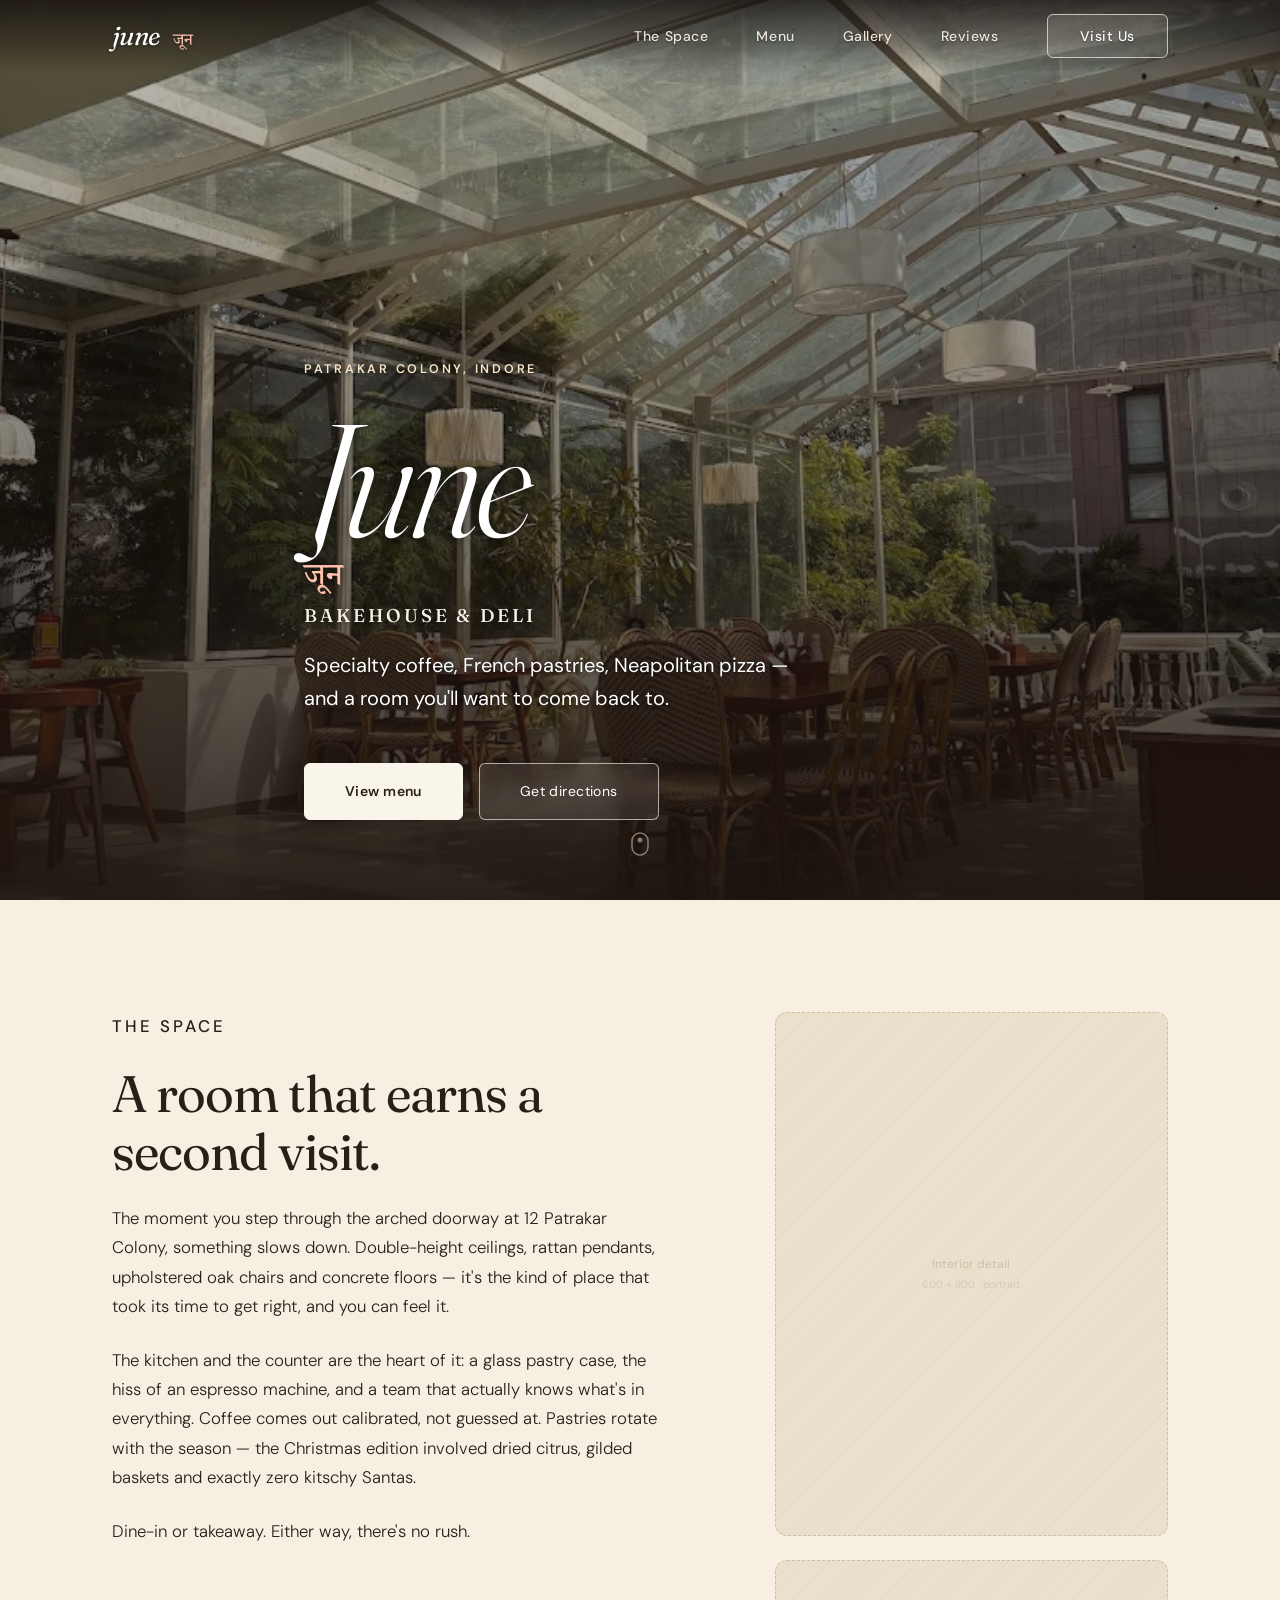
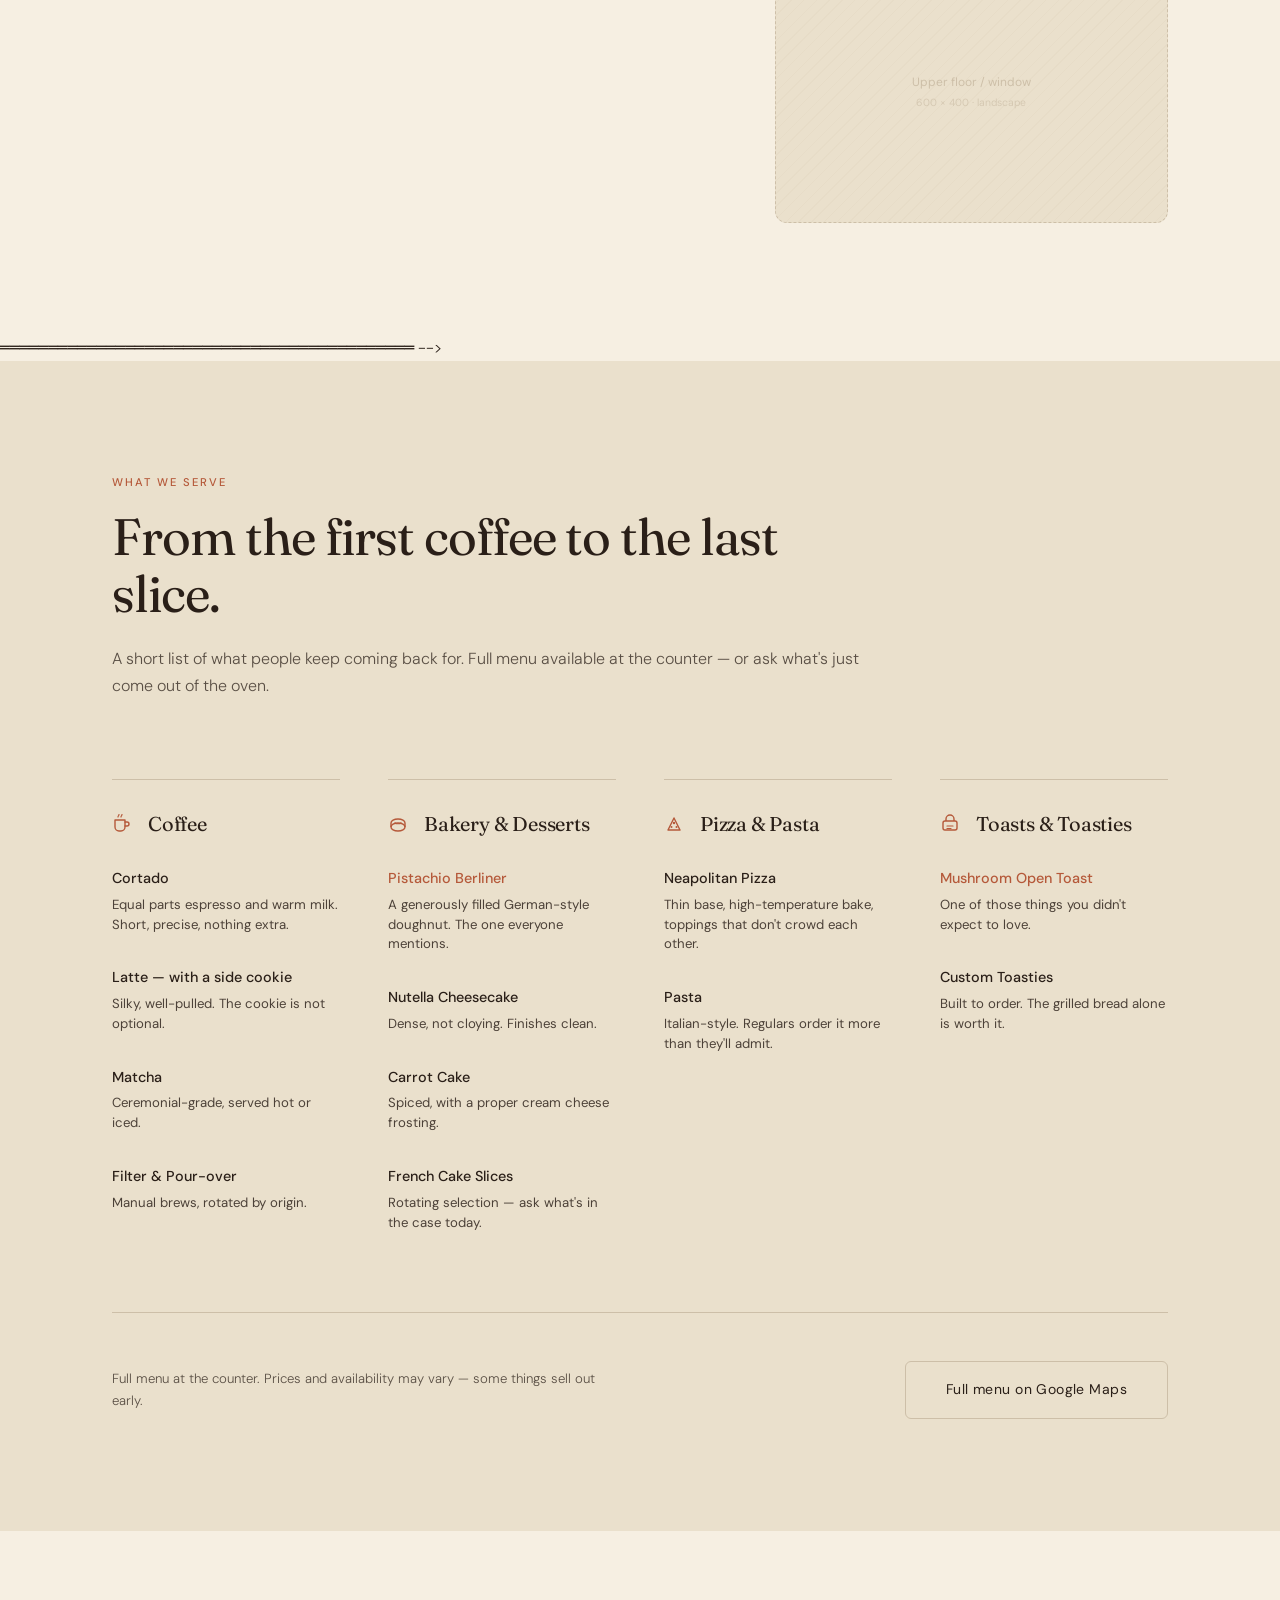
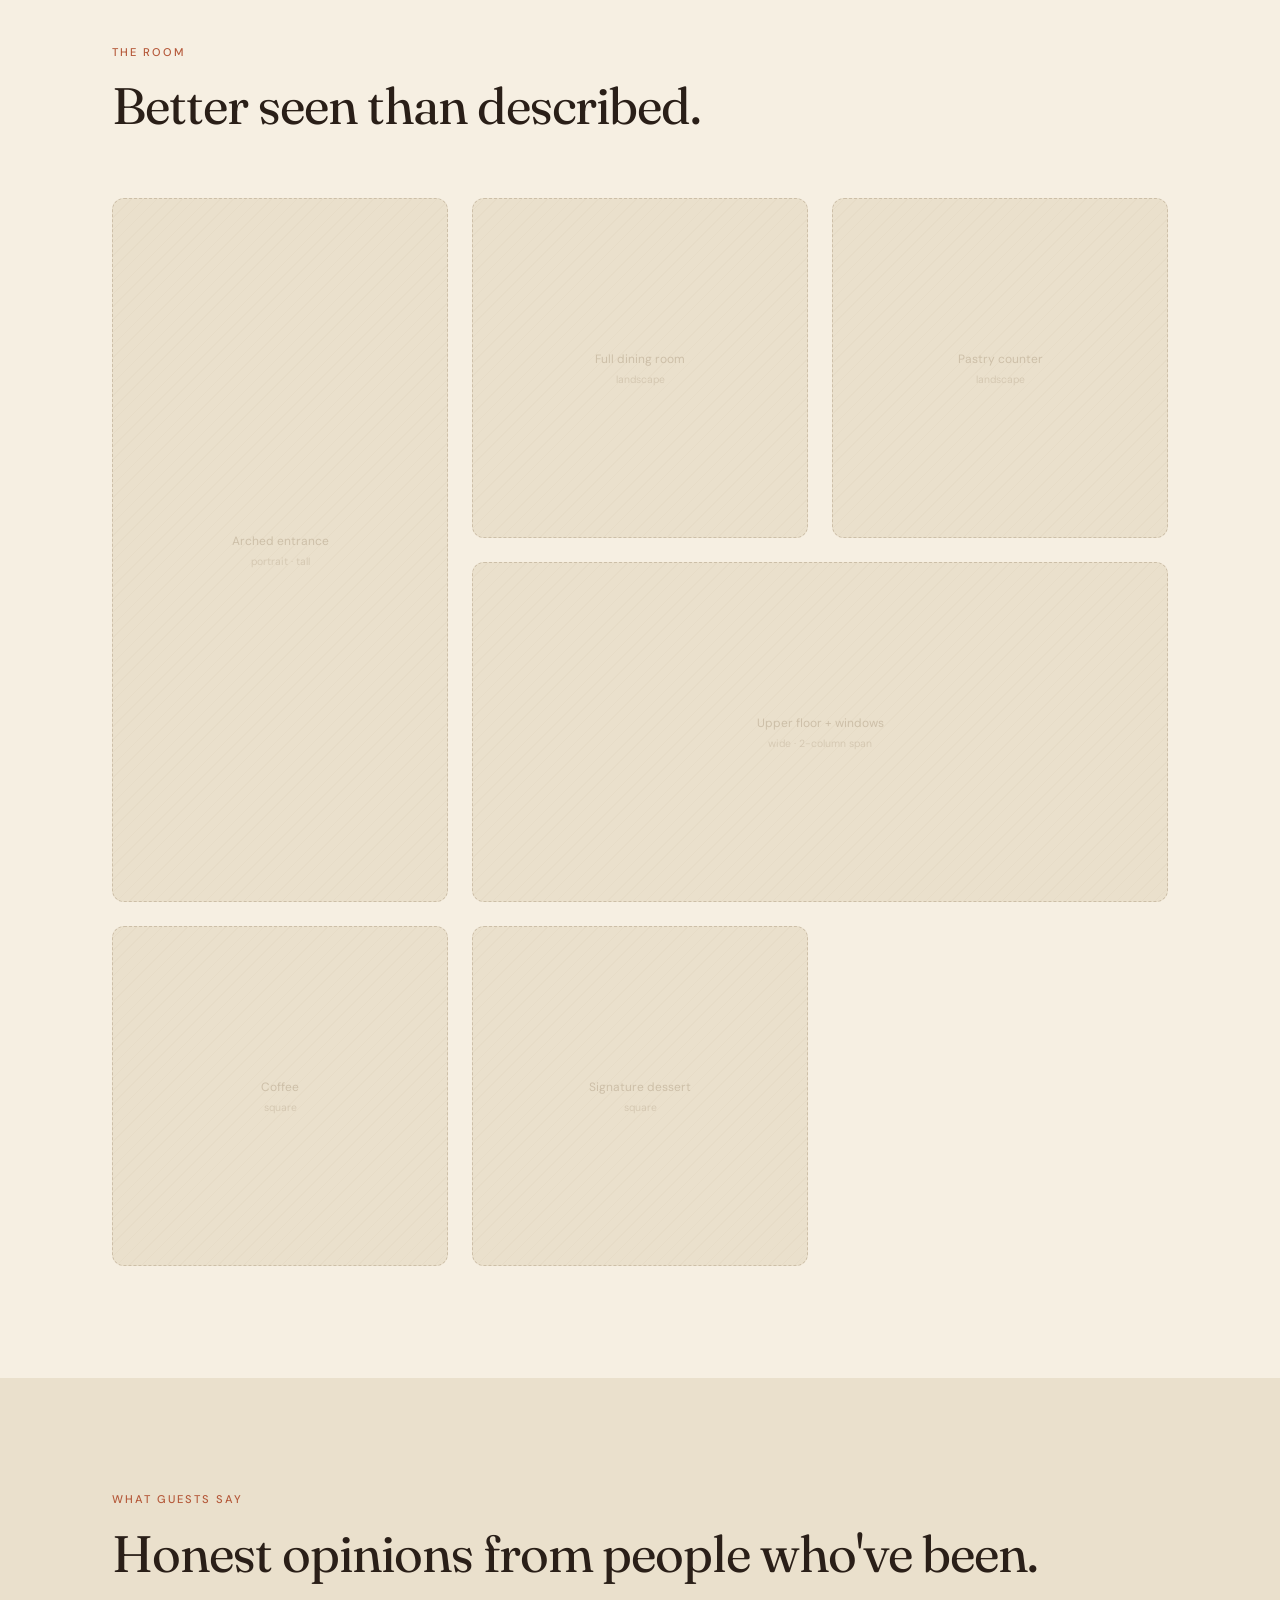
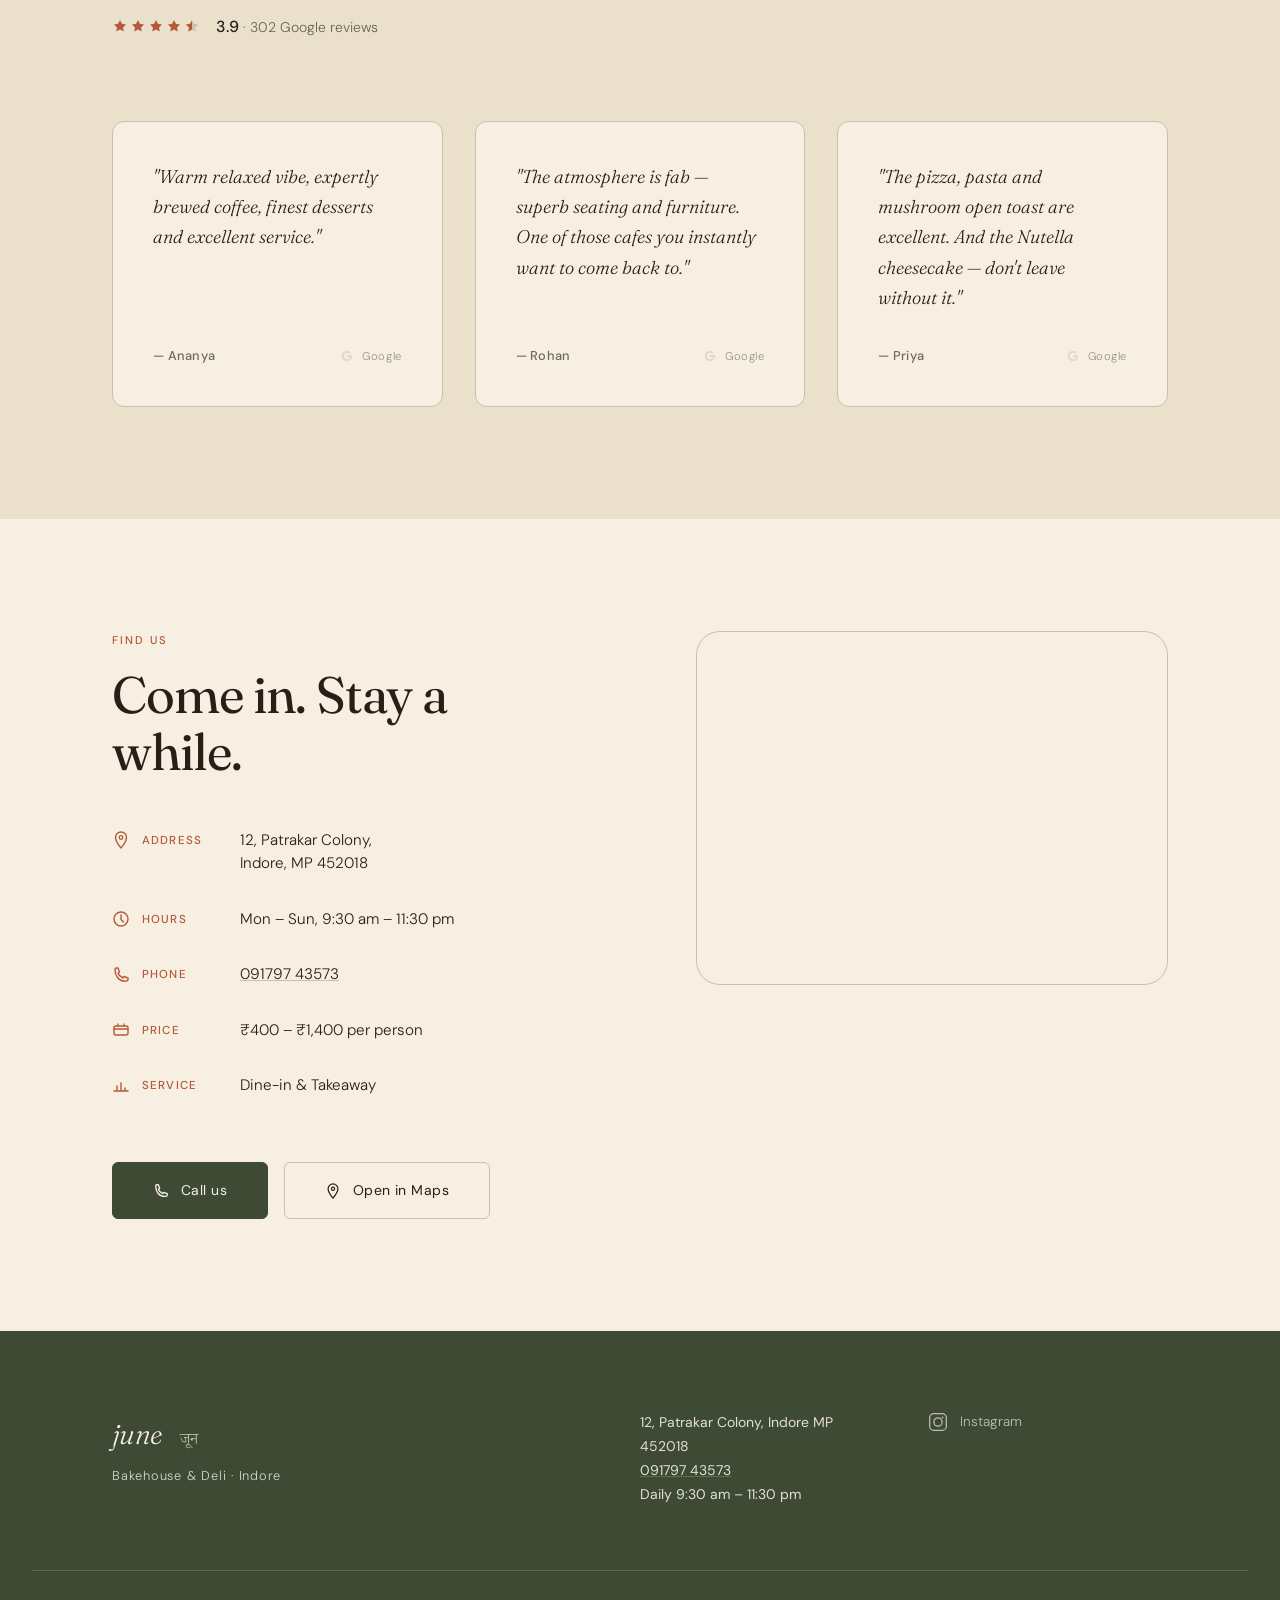
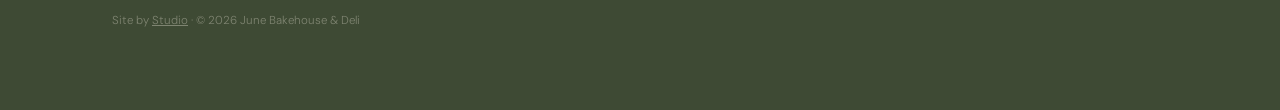
==== commit 7b4ef16a: "fix(typography): fix low contrast font colors, remove ghost placeholder, and fix header scroll thres" ====
--- a/index.html
+++ b/index.html
@@ -105,11 +105,9 @@
   ═══════════════════════════════════════════ -->
   <section class="hero" id="hero" aria-label="Hero — June Bakehouse & Deli">
 
-    <!-- PHOTO SLOT ▸ Replace src with real interior photo, ideally 1600×900 px or wider -->
+    <!-- HERO PHOTO -->
     <div class="hero__image-wrap">
-      <div class="photo-placeholder photo-placeholder--hero" aria-label="[PHOTO: Cafe interior — double-height arched space, pendant lights, oak chairs. Replace this block with a real photo, 1600×900 or 16:9 landscape.]">
-        <span class="photo-placeholder__label">Hero photo<br><small>1600 × 900 · interior, full room</small></span>
-      </div>
+      <img src="images/solarium-glasshouse.jpg" alt="June Bakehouse & Deli interior in Patrakar Colony, Indore" />
     </div>
 
     <div class="hero__content container">
--- a/style.css
+++ b/style.css
@@ -537,9 +537,9 @@
   inset: 0;
   background: linear-gradient(
     to top,
-    rgba(42, 31, 24, 0.82) 0%,
-    rgba(42, 31, 24, 0.35) 40%,
-    rgba(42, 31, 24, 0.05) 100%
+    rgba(28, 20, 15, 0.92) 0%,
+    rgba(28, 20, 15, 0.55) 45%,
+    rgba(28, 20, 15, 0.28) 100%
   );
 }
 
@@ -552,13 +552,13 @@
 }
 
 .hero__eyebrow {
-  font-size: 0.75rem;
-  font-weight: 500;
+  font-size: 0.78rem;
+  font-weight: 600;
   letter-spacing: 0.22em;
   text-transform: uppercase;
-  color: #D6DCB5;
+  color: #F8E6C8;
   margin-bottom: var(--space-8);
-  text-shadow: 0 1px 2px rgba(0, 0, 0, 0.4);
+  text-shadow: 0 1px 4px rgba(0, 0, 0, 0.6);
 }
 
 .hero__title {
@@ -574,7 +574,7 @@
   font-size: clamp(5rem, 13vw, 10rem);
   font-style: italic;
   letter-spacing: -0.035em;
-  text-shadow: 0 2px 10px rgba(0, 0, 0, 0.4);
+  text-shadow: 0 2px 14px rgba(0, 0, 0, 0.5);
 }
 
 .hero__title-hi {
@@ -582,34 +582,34 @@
   font-family: var(--font-devanagari);
   font-size: clamp(1.25rem, 3vw, 2rem);
   font-weight: 500;
-  color: #F4BAA5;
+  color: #FFC0AC;
   letter-spacing: 0;
   vertical-align: middle;
   margin-right: var(--space-6);
-  text-shadow: 0 2px 8px rgba(0, 0, 0, 0.4);
+  text-shadow: 0 2px 8px rgba(0, 0, 0, 0.6);
 }
 
 .hero__title-sub {
   display: block;
   font-size: clamp(0.85rem, 2vw, 1.15rem);
   font-style: normal;
-  font-weight: 400;
+  font-weight: 500;
   letter-spacing: 0.16em;
   text-transform: uppercase;
-  color: #E6DCce;
+  color: #F8F1E7;
   margin-top: var(--space-4);
-  text-shadow: 0 1px 4px rgba(0, 0, 0, 0.4);
+  text-shadow: 0 1px 6px rgba(0, 0, 0, 0.6);
 }
 
 .hero__desc {
   font-family: var(--font-sans);
   font-size: clamp(1.05rem, 2vw, 1.25rem);
   font-weight: 400;
-  color: #F6EFE2;
+  color: #FFFFFF;
   margin-bottom: var(--space-24);
   max-width: 36rem;
   line-height: 1.65;
-  text-shadow: 0 1px 3px rgba(0, 0, 0, 0.35);
+  text-shadow: 0 1px 4px rgba(0, 0, 0, 0.6);
 }
 
 .hero__actions {
@@ -619,23 +619,31 @@
 }
 
 .hero__actions .btn--primary {
-  background-color: var(--cream);
-  color: var(--espresso);
-  border-color: var(--cream);
+  background-color: #FAF5EB;
+  color: #2A1F18;
+  border-color: #FAF5EB;
+  font-weight: 600;
+  box-shadow: 0 4px 18px rgba(0, 0, 0, 0.25);
 }
 
 .hero__actions .btn--primary:hover {
-  background-color: var(--oat);
-  border-color: var(--oat);
+  background-color: #FFFFFF;
+  border-color: #FFFFFF;
+  transform: translateY(-2px);
 }
 
 .hero__actions .btn--outline {
-  color: var(--cream);
-  border-color: rgba(253, 250, 245, 0.4);
+  color: #FFFFFF;
+  border-color: rgba(255, 255, 255, 0.6);
+  background-color: rgba(255, 255, 255, 0.08);
+  backdrop-filter: blur(8px);
+  -webkit-backdrop-filter: blur(8px);
 }
 
 .hero__actions .btn--outline:hover {
-  border-color: var(--cream);
+  border-color: #FFFFFF;
+  background-color: rgba(255, 255, 255, 0.2);
+  transform: translateY(-2px);
 }
 
 /* Scroll hint */
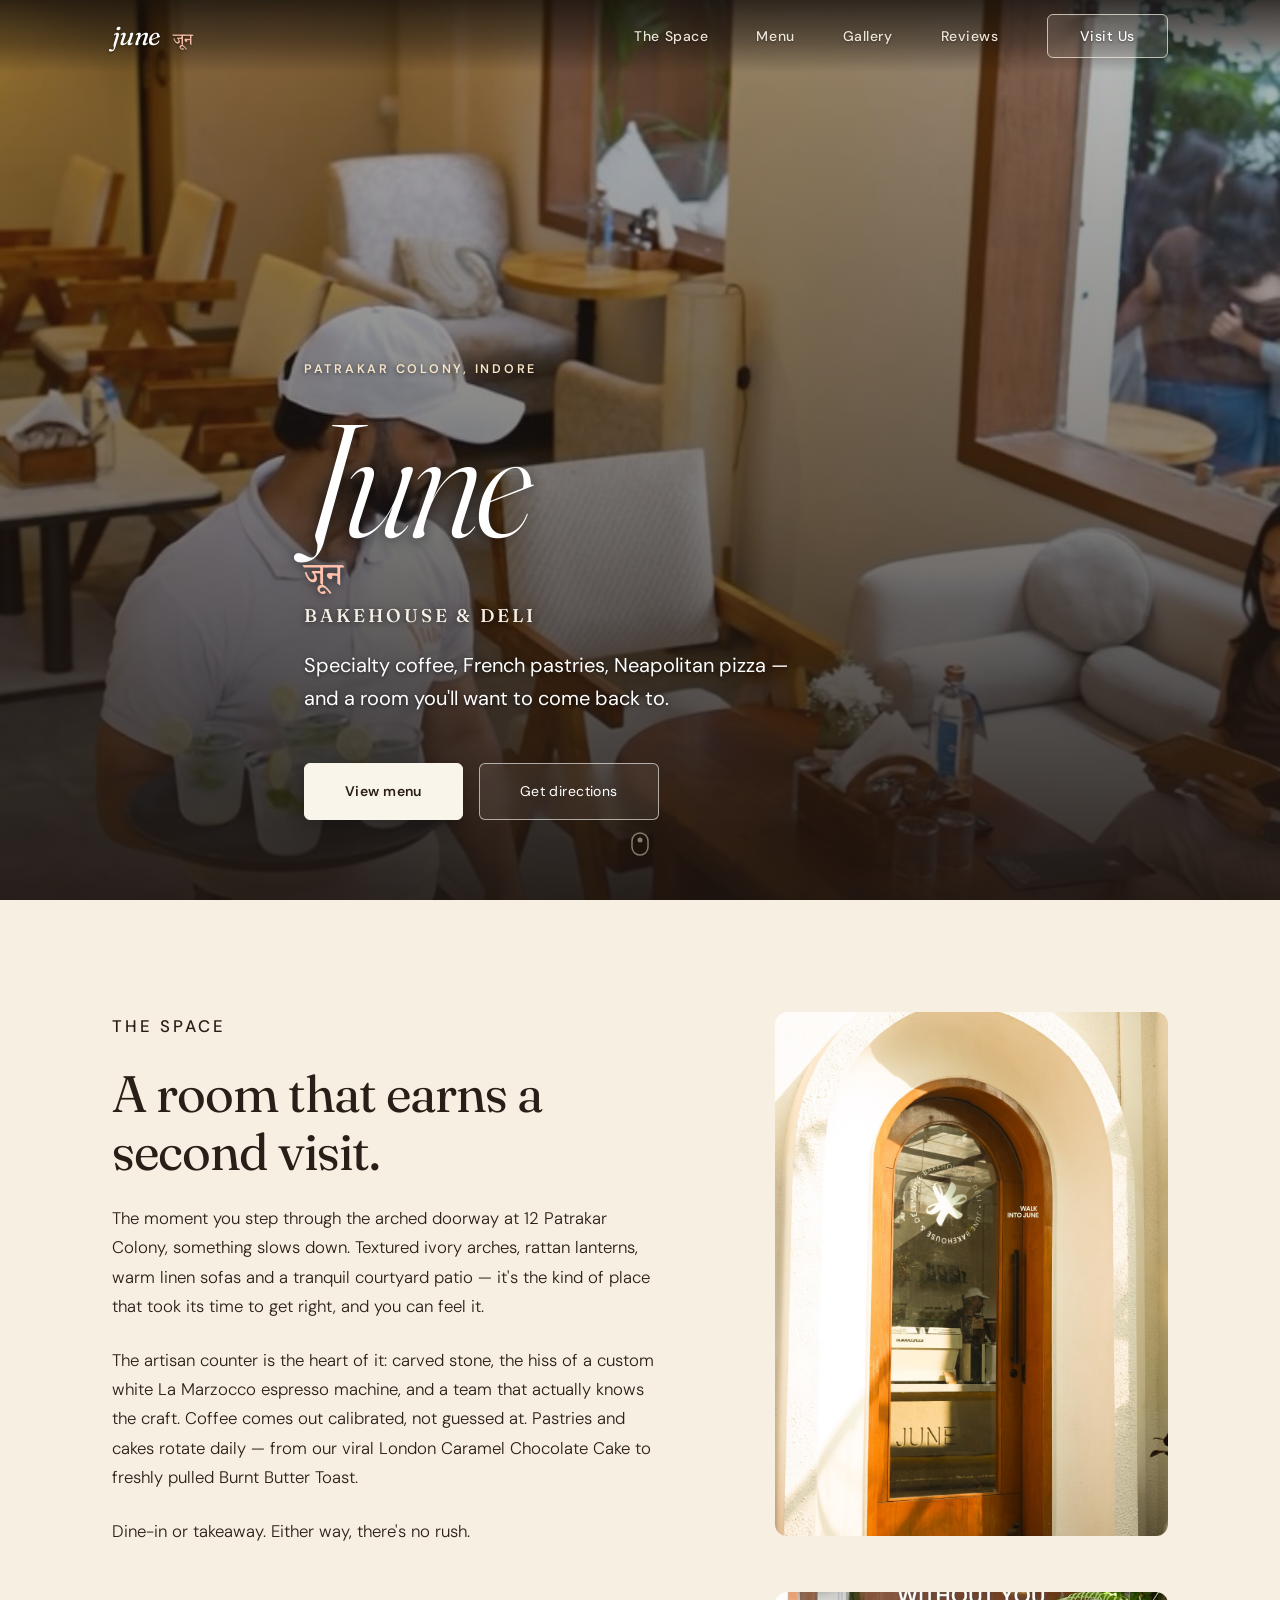
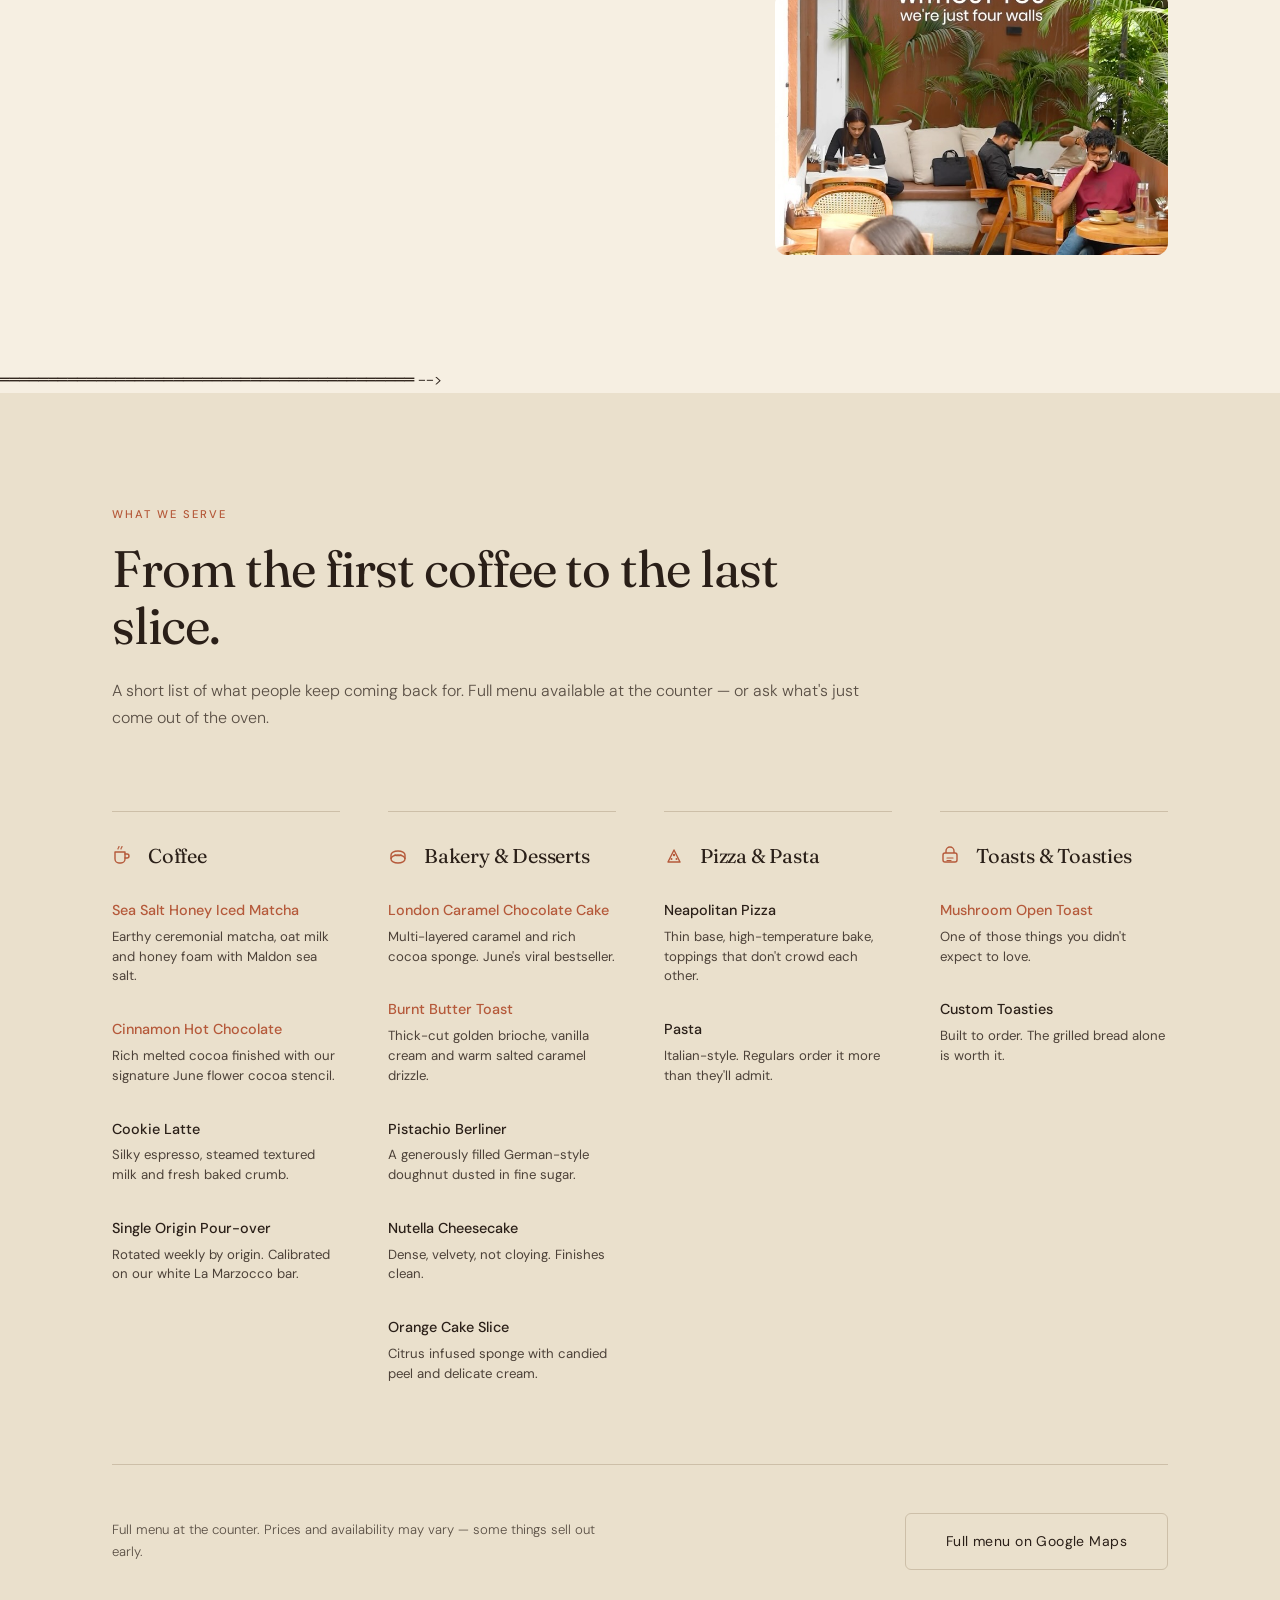
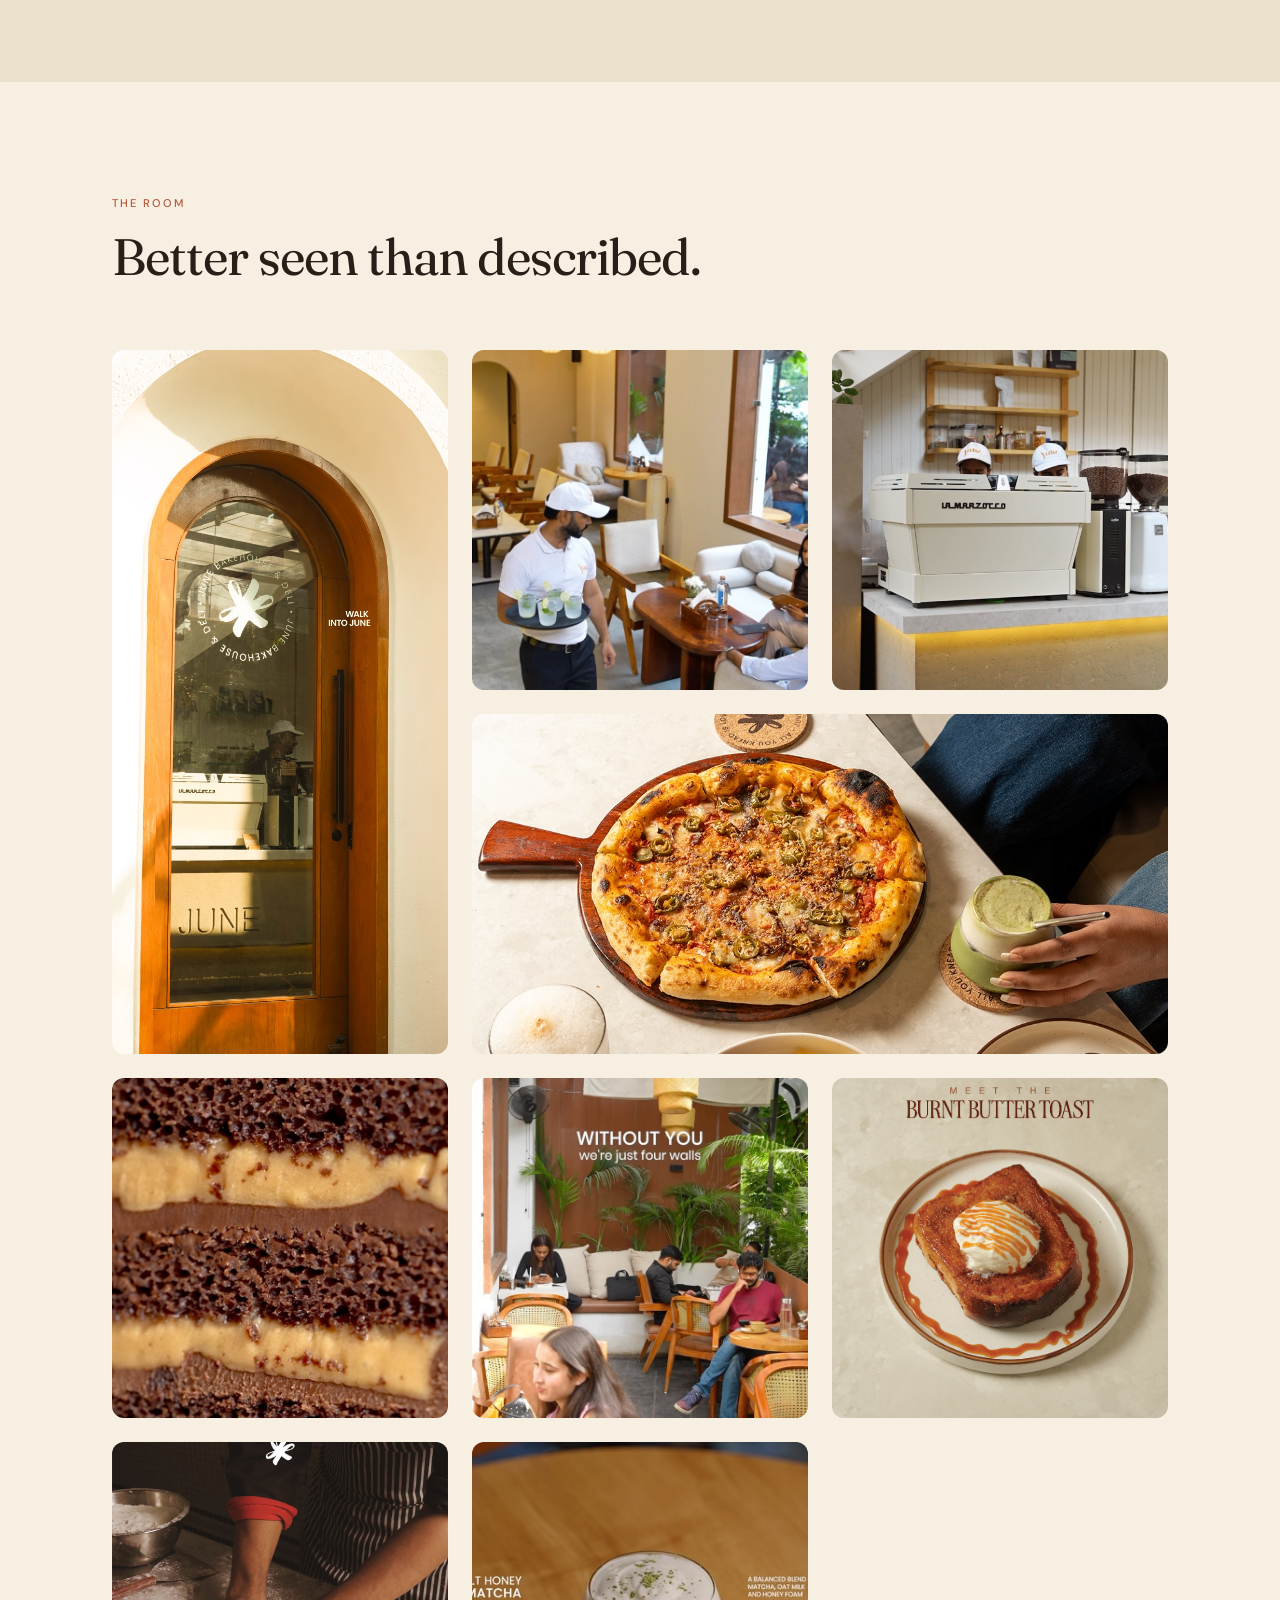
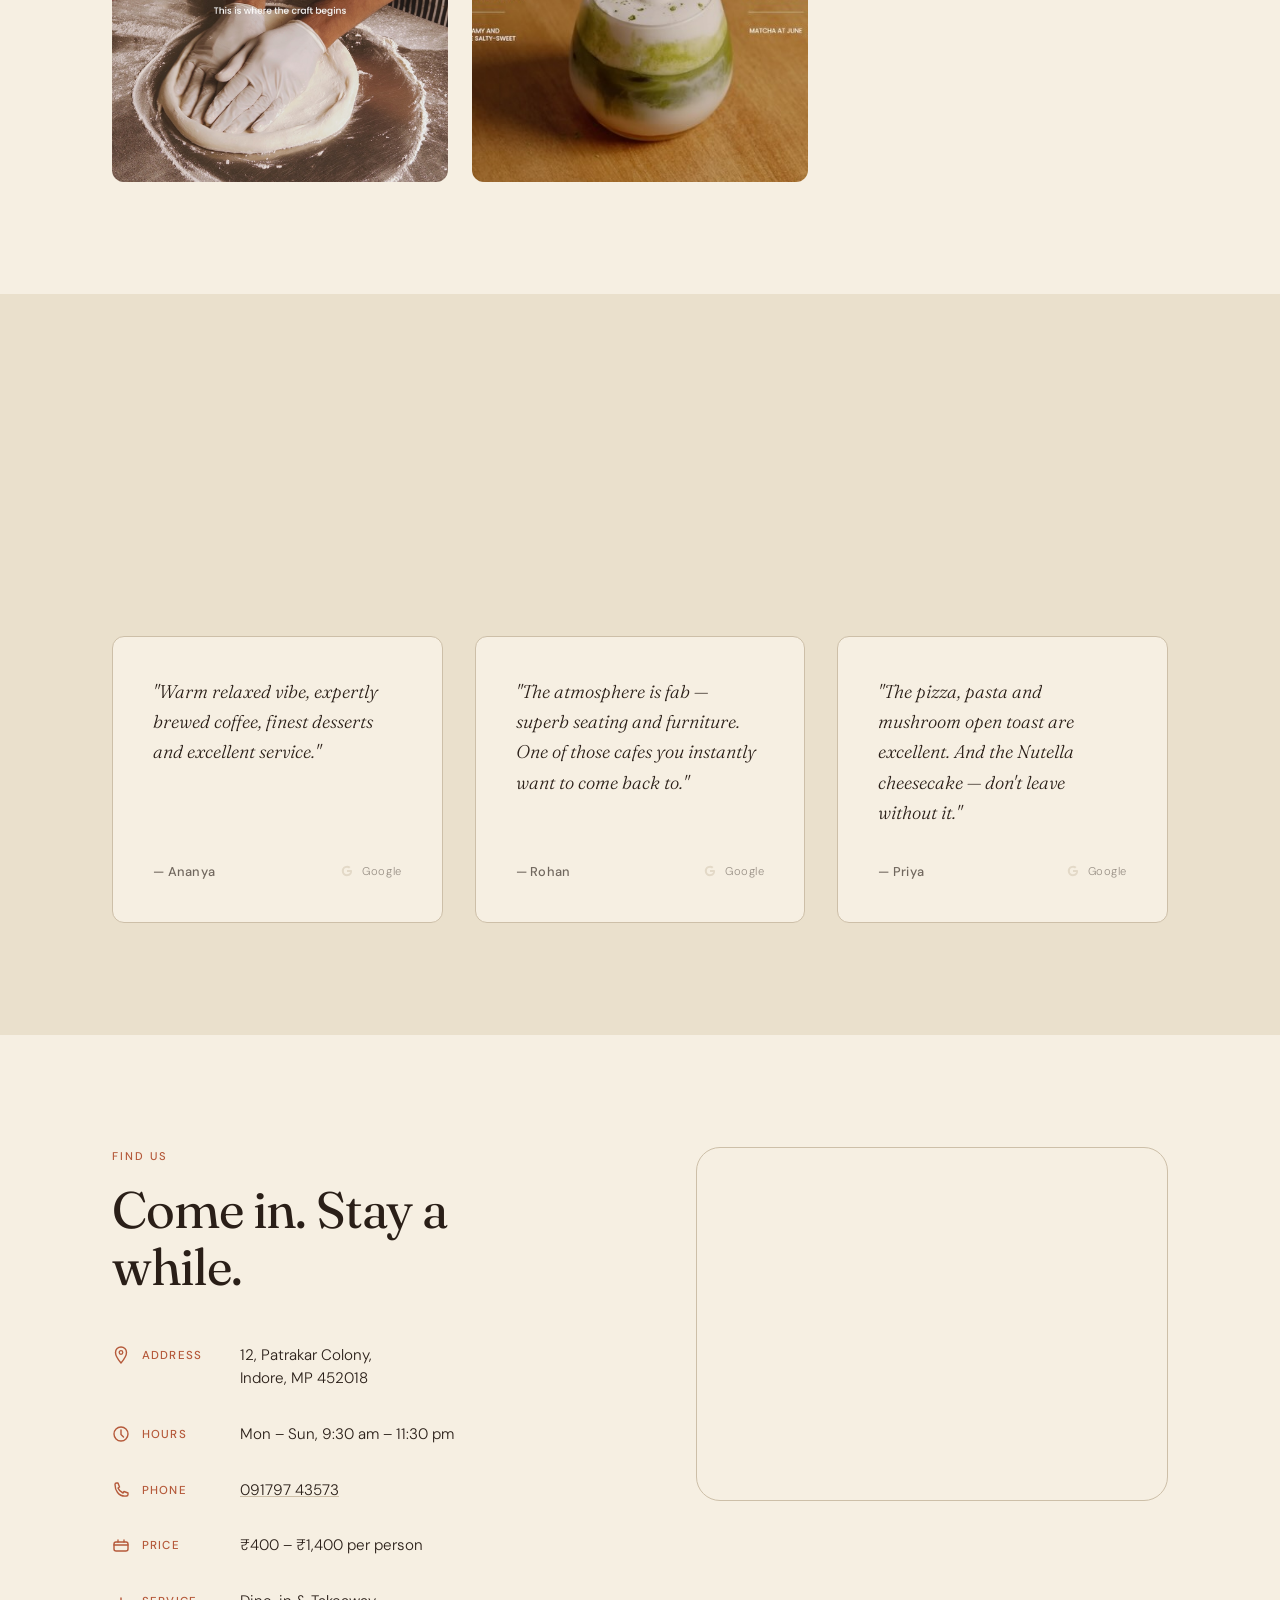
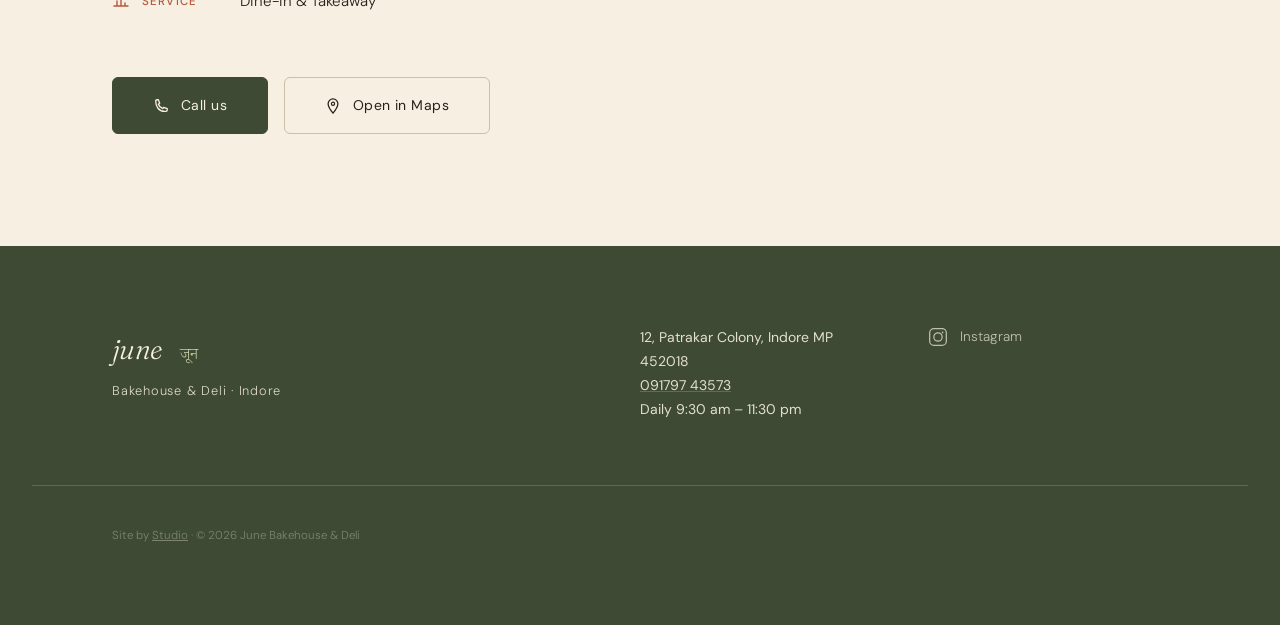
==== commit 330bb100: "feat(branding): integrate real June Bakehouse Instagram photography, signature menu items, and remov" ====
--- a/index.html
+++ b/index.html
@@ -107,7 +107,7 @@
 
     <!-- HERO PHOTO -->
     <div class="hero__image-wrap">
-      <img src="images/solarium-glasshouse.jpg" alt="June Bakehouse & Deli interior in Patrakar Colony, Indore" />
+      <img src="images/june-interior-dining.jpg" alt="June Bakehouse & Deli warm interior dining room in Patrakar Colony, Indore" />
     </div>
 
     <div class="hero__content container">
@@ -142,20 +142,14 @@
       <div class="about__text reveal">
         <p class="section-label">The Space</p>
         <h2 class="section-heading" id="about-heading">A room that earns a second visit.</h2>
-        <p>The moment you step through the arched doorway at 12 Patrakar Colony, something slows down. Double-height ceilings, rattan pendants, upholstered oak chairs and concrete floors — it's the kind of place that took its time to get right, and you can feel it.</p>
-        <p>The kitchen and the counter are the heart of it: a glass pastry case, the hiss of an espresso machine, and a team that actually knows what's in everything. Coffee comes out calibrated, not guessed at. Pastries rotate with the season — the Christmas edition involved dried citrus, gilded baskets and exactly zero kitschy Santas.</p>
+        <p>The moment you step through the arched doorway at 12 Patrakar Colony, something slows down. Textured ivory arches, rattan lanterns, warm linen sofas and a tranquil courtyard patio — it's the kind of place that took its time to get right, and you can feel it.</p>
+        <p>The artisan counter is the heart of it: carved stone, the hiss of a custom white La Marzocco espresso machine, and a team that actually knows the craft. Coffee comes out calibrated, not guessed at. Pastries and cakes rotate daily — from our viral London Caramel Chocolate Cake to freshly pulled Burnt Butter Toast.</p>
         <p>Dine-in or takeaway. Either way, there's no rush.</p>
       </div>
 
       <div class="about__images reveal">
-        <!-- PHOTO SLOT ▸ Replace with portrait-format interior photo, ~600×800 px -->
-        <div class="photo-placeholder photo-placeholder--portrait" aria-label="[PHOTO: Interior detail — seating area or pastry counter. Portrait, 600×800.]">
-          <span class="photo-placeholder__label">Interior detail<br><small>600 × 800 · portrait</small></span>
-        </div>
-        <!-- PHOTO SLOT ▸ Replace with landscape photo of the upper floor / balcony rail -->
-        <div class="photo-placeholder photo-placeholder--landscape-sm reveal" aria-label="[PHOTO: Upper floor, balcony or window view. Landscape, 600×400.]">
-          <span class="photo-placeholder__label">Upper floor / window<br><small>600 × 400 · landscape</small></span>
-        </div>
+        <img src="images/june-arched-entrance.jpg" alt="Iconic arched entrance at June Bakehouse & Deli" class="about__img about__img--portrait" style="width:100%; border-radius:var(--radius-md); object-fit:cover; aspect-ratio:3/4;">
+        <img src="images/june-courtyard-patio.jpg" alt="Tranquil outdoor courtyard patio at June Bakehouse" class="about__img about__img--landscape reveal" style="width:100%; border-radius:var(--radius-md); object-fit:cover; aspect-ratio:3/2; margin-top:var(--space-16);">
       </div>
 
     </div>
@@ -190,23 +184,22 @@
             <h3 class="menu__category-name">Coffee</h3>
           </div>
           <ul class="menu__items" role="list">
-            <li class="menu__item">
-              <span class="menu__item-name">Cortado</span>
-              <span class="menu__item-note">Equal parts espresso and warm milk. Short, precise, nothing extra.</span>
-            </li>
-            <li class="menu__item">
-              <span class="menu__item-name">Latte — with a side cookie</span>
-              <span class="menu__item-note">Silky, well-pulled. The cookie is not optional.</span>
-            </li>
-            <li class="menu__item">
-              <span class="menu__item-name">Matcha</span>
-              <span class="menu__item-note">Ceremonial-grade, served hot or iced.</span>
-            </li>
-            <li class="menu__item">
-              <span class="menu__item-name">Filter &amp; Pour-over</span>
-              <span class="menu__item-note">Manual brews, rotated by origin.</span>
-            </li>
-            <!-- ADD MORE COFFEE ITEMS HERE -->
+            <li class="menu__item menu__item--highlight">
+              <span class="menu__item-name">Sea Salt Honey Iced Matcha</span>
+              <span class="menu__item-note">Earthy ceremonial matcha, oat milk and honey foam with Maldon sea salt.</span>
+            </li>
+            <li class="menu__item menu__item--highlight">
+              <span class="menu__item-name">Cinnamon Hot Chocolate</span>
+              <span class="menu__item-note">Rich melted cocoa finished with our signature June flower cocoa stencil.</span>
+            </li>
+            <li class="menu__item">
+              <span class="menu__item-name">Cookie Latte</span>
+              <span class="menu__item-note">Silky espresso, steamed textured milk and fresh baked crumb.</span>
+            </li>
+            <li class="menu__item">
+              <span class="menu__item-name">Single Origin Pour-over</span>
+              <span class="menu__item-note">Rotated weekly by origin. Calibrated on our white La Marzocco bar.</span>
+            </li>
           </ul>
         </div>
 
@@ -222,22 +215,25 @@
           </div>
           <ul class="menu__items" role="list">
             <li class="menu__item menu__item--highlight">
+              <span class="menu__item-name">London Caramel Chocolate Cake</span>
+              <span class="menu__item-note">Multi-layered caramel and rich cocoa sponge. June's viral bestseller.</span>
+            </li>
+            <li class="menu__item menu__item--highlight">
+              <span class="menu__item-name">Burnt Butter Toast</span>
+              <span class="menu__item-note">Thick-cut golden brioche, vanilla cream and warm salted caramel drizzle.</span>
+            </li>
+            <li class="menu__item">
               <span class="menu__item-name">Pistachio Berliner</span>
-              <span class="menu__item-note">A generously filled German-style doughnut. The one everyone mentions.</span>
+              <span class="menu__item-note">A generously filled German-style doughnut dusted in fine sugar.</span>
             </li>
             <li class="menu__item">
               <span class="menu__item-name">Nutella Cheesecake</span>
-              <span class="menu__item-note">Dense, not cloying. Finishes clean.</span>
-            </li>
-            <li class="menu__item">
-              <span class="menu__item-name">Carrot Cake</span>
-              <span class="menu__item-note">Spiced, with a proper cream cheese frosting.</span>
-            </li>
-            <li class="menu__item">
-              <span class="menu__item-name">French Cake Slices</span>
-              <span class="menu__item-note">Rotating selection — ask what's in the case today.</span>
-            </li>
-            <!-- ADD MORE BAKERY ITEMS HERE -->
+              <span class="menu__item-note">Dense, velvety, not cloying. Finishes clean.</span>
+            </li>
+            <li class="menu__item">
+              <span class="menu__item-name">Orange Cake Slice</span>
+              <span class="menu__item-note">Citrus infused sponge with candied peel and delicate cream.</span>
+            </li>
           </ul>
         </div>
 
@@ -312,34 +308,40 @@
 
       <div class="gallery__grid reveal">
 
-        <!-- PHOTO SLOTS ▸ Replace each placeholder div with an <img> tag.
-             Example:
-             <img src="images/interior-01.jpg" alt="The lower dining room — arched windows and rattan pendants" loading="lazy" class="gallery__item gallery__item--tall">
-             
-             Suggested photo subjects listed in each placeholder label. -->
-
-        <div class="photo-placeholder gallery__item gallery__item--tall" aria-label="[PHOTO: Arched entrance tunnel with 'june' sign above. Portrait, ~600×900]">
-          <span class="photo-placeholder__label">Arched entrance<br><small>portrait · tall</small></span>
-        </div>
-
-        <div class="photo-placeholder gallery__item" aria-label="[PHOTO: Full room — double height, pendants, seating. Landscape, ~800×550]">
-          <span class="photo-placeholder__label">Full dining room<br><small>landscape</small></span>
-        </div>
-
-        <div class="photo-placeholder gallery__item" aria-label="[PHOTO: Pastry counter close-up. Landscape, ~800×550]">
-          <span class="photo-placeholder__label">Pastry counter<br><small>landscape</small></span>
-        </div>
-
-        <div class="photo-placeholder gallery__item gallery__item--wide" aria-label="[PHOTO: Upper floor / balcony with greenery outside. Wide, ~1200×600]">
-          <span class="photo-placeholder__label">Upper floor + windows<br><small>wide · 2-column span</small></span>
-        </div>
-
-        <div class="photo-placeholder gallery__item" aria-label="[PHOTO: Coffee being made — latte art or pour-over. ~600×600 square]">
-          <span class="photo-placeholder__label">Coffee<br><small>square</small></span>
-        </div>
-
-        <div class="photo-placeholder gallery__item" aria-label="[PHOTO: Plated dessert — pistachio berliner or carrot cake. ~600×600 square]">
-          <span class="photo-placeholder__label">Signature dessert<br><small>square</small></span>
+        <div class="gallery__item gallery__item--tall">
+          <img src="images/june-arched-entrance.jpg" alt="Iconic arched doorway with flower emblem at June Bakehouse" loading="lazy">
+        </div>
+
+        <div class="gallery__item">
+          <img src="images/june-interior-dining.jpg" alt="Cozy dining room with arched window, linen sofa and timber coffee table" loading="lazy">
+        </div>
+
+        <div class="gallery__item">
+          <img src="images/june-coffee-counter.jpg" alt="Carved stone counter with La Marzocco espresso machine" loading="lazy">
+        </div>
+
+        <div class="gallery__item gallery__item--wide">
+          <img src="images/june-table-spread.jpg" alt="The June table — Neapolitan pizza, matcha latte, toast and orange cake" loading="lazy">
+        </div>
+
+        <div class="gallery__item">
+          <img src="images/june-caramel-chocolate-cake.jpg" alt="London's viral caramel chocolate cake slice bestseller" loading="lazy">
+        </div>
+
+        <div class="gallery__item">
+          <img src="images/june-courtyard-patio.jpg" alt="Sunlit outdoor courtyard patio with rattan pendant lamps and palms" loading="lazy">
+        </div>
+
+        <div class="gallery__item">
+          <img src="images/june-burnt-butter-toast.jpg" alt="Burnt butter toast with vanilla ice cream and caramel drizzle" loading="lazy">
+        </div>
+
+        <div class="gallery__item">
+          <img src="images/june-pizza-craft.jpg" alt="Handcrafted sourdough pizza dough stretched by the chef" loading="lazy">
+        </div>
+
+        <div class="gallery__item">
+          <img src="images/june-iced-matcha.jpg" alt="Sea Salt Honey Iced Matcha on wooden table" loading="lazy">
         </div>
 
       </div>
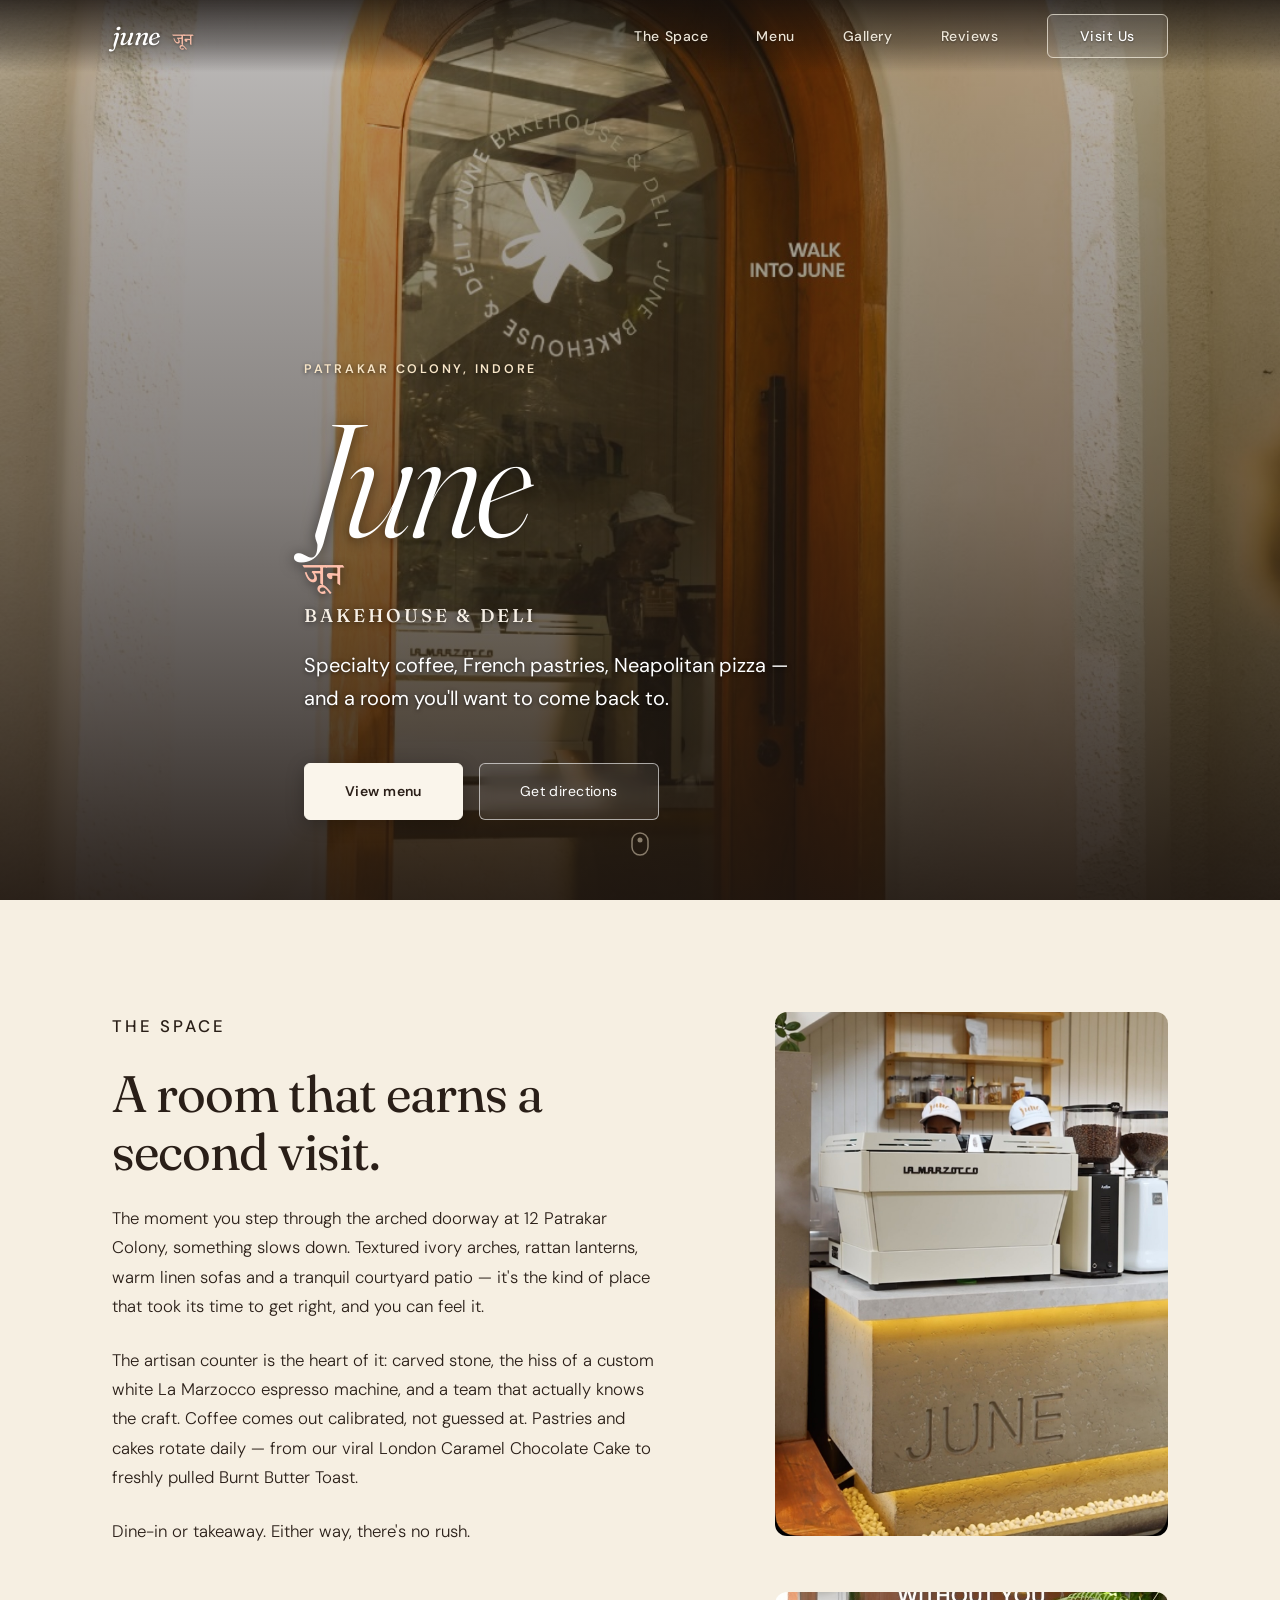
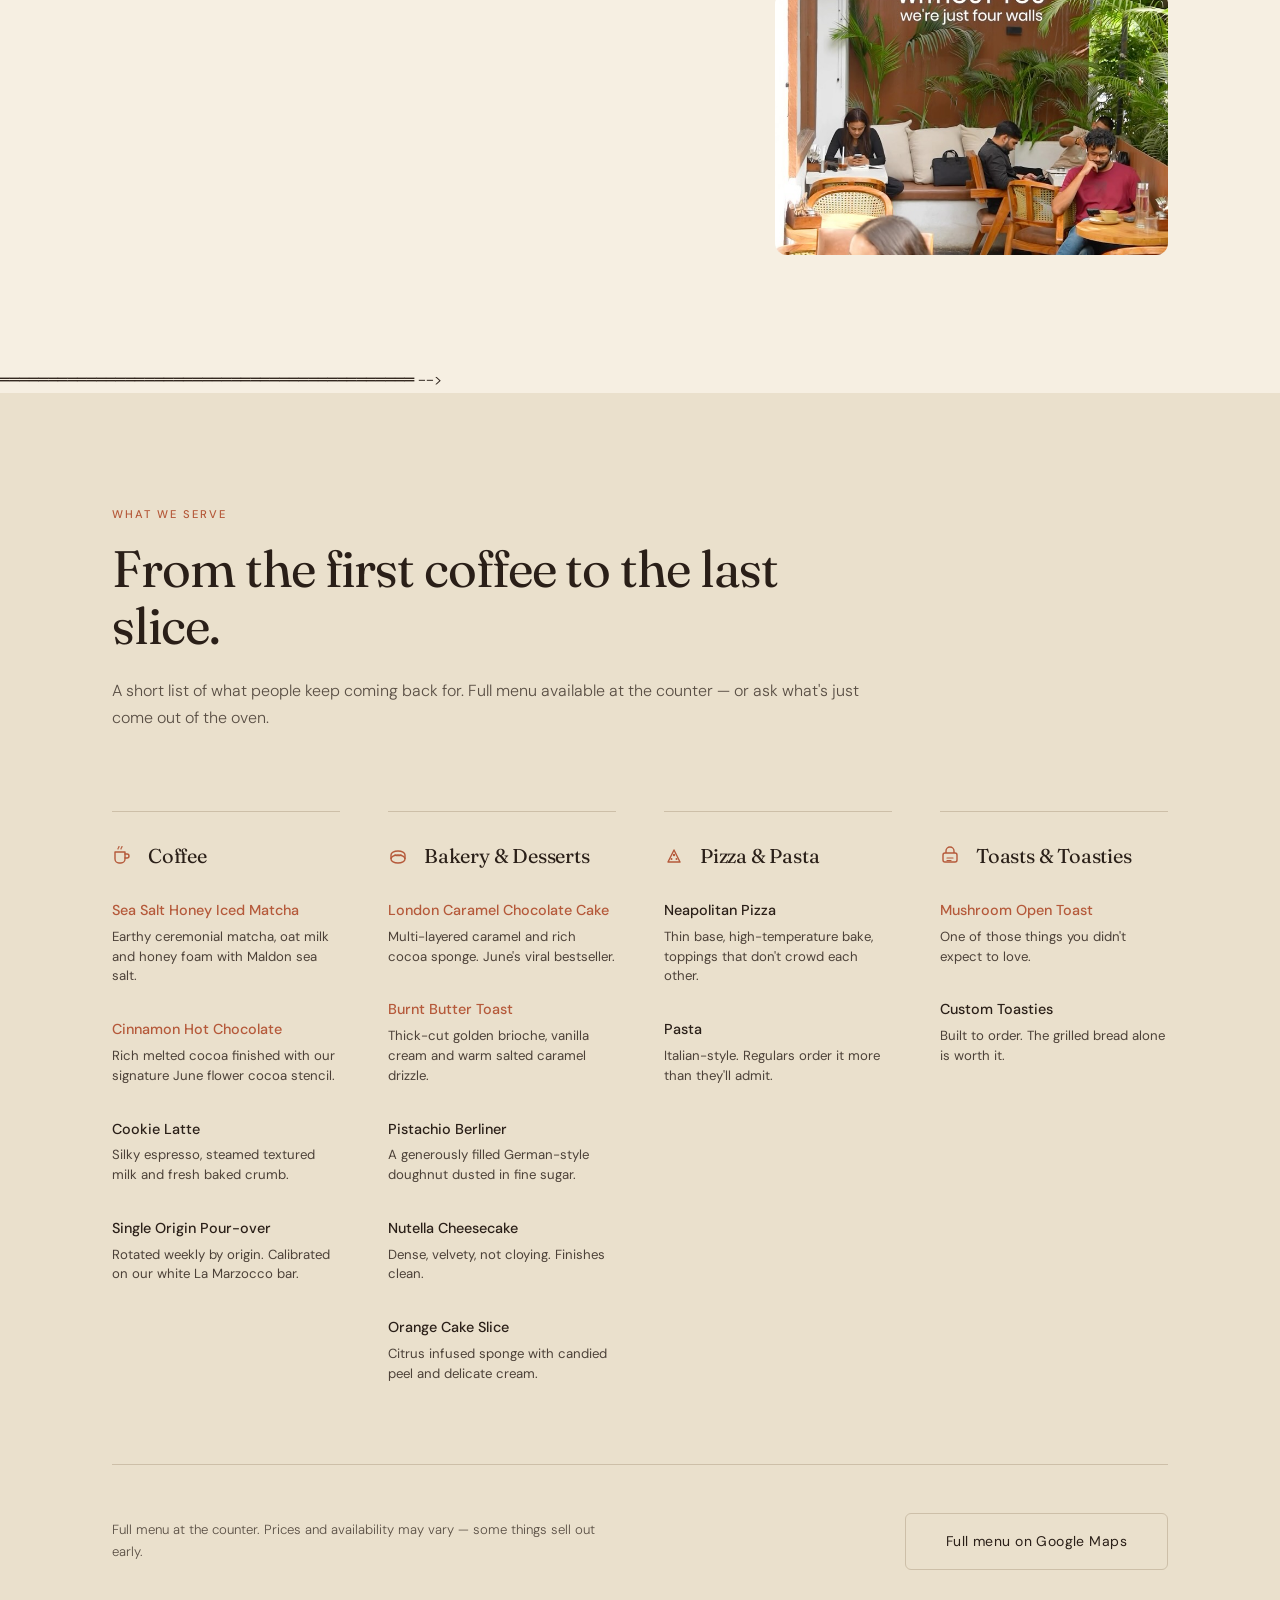
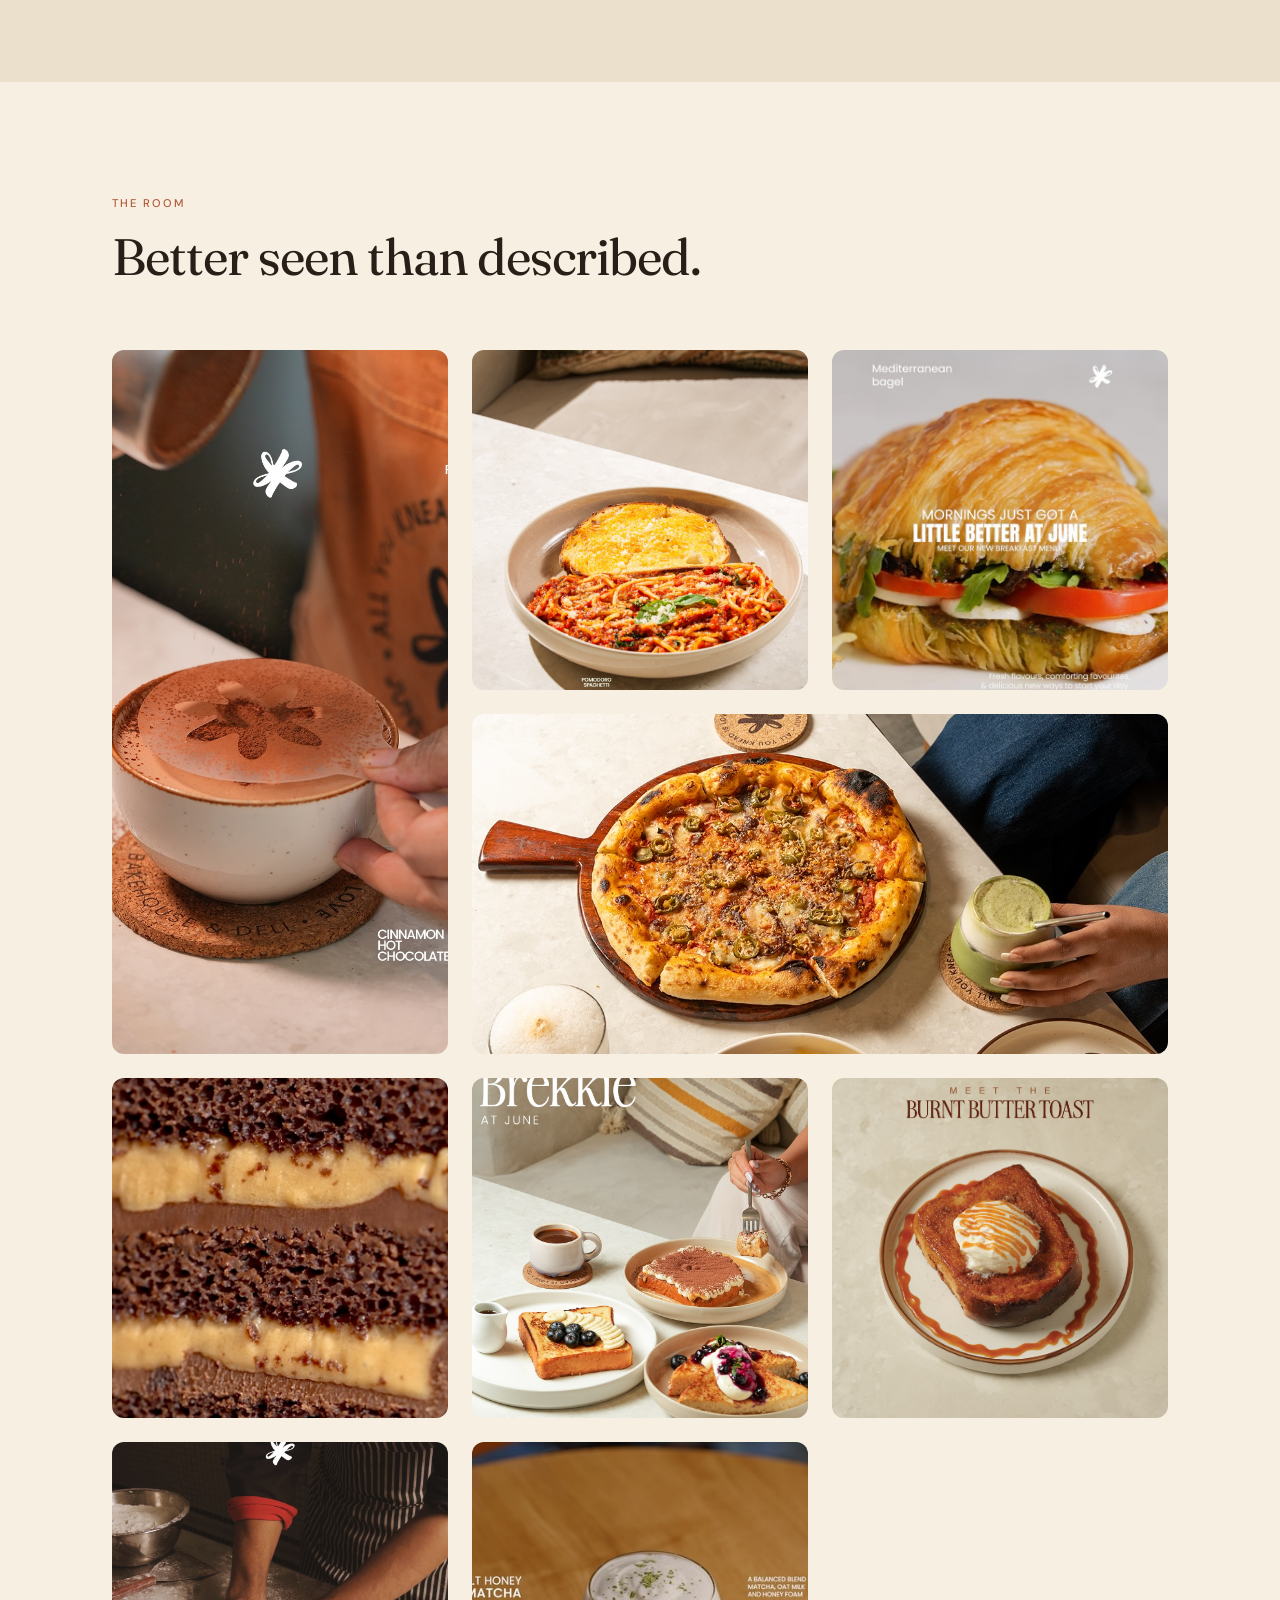
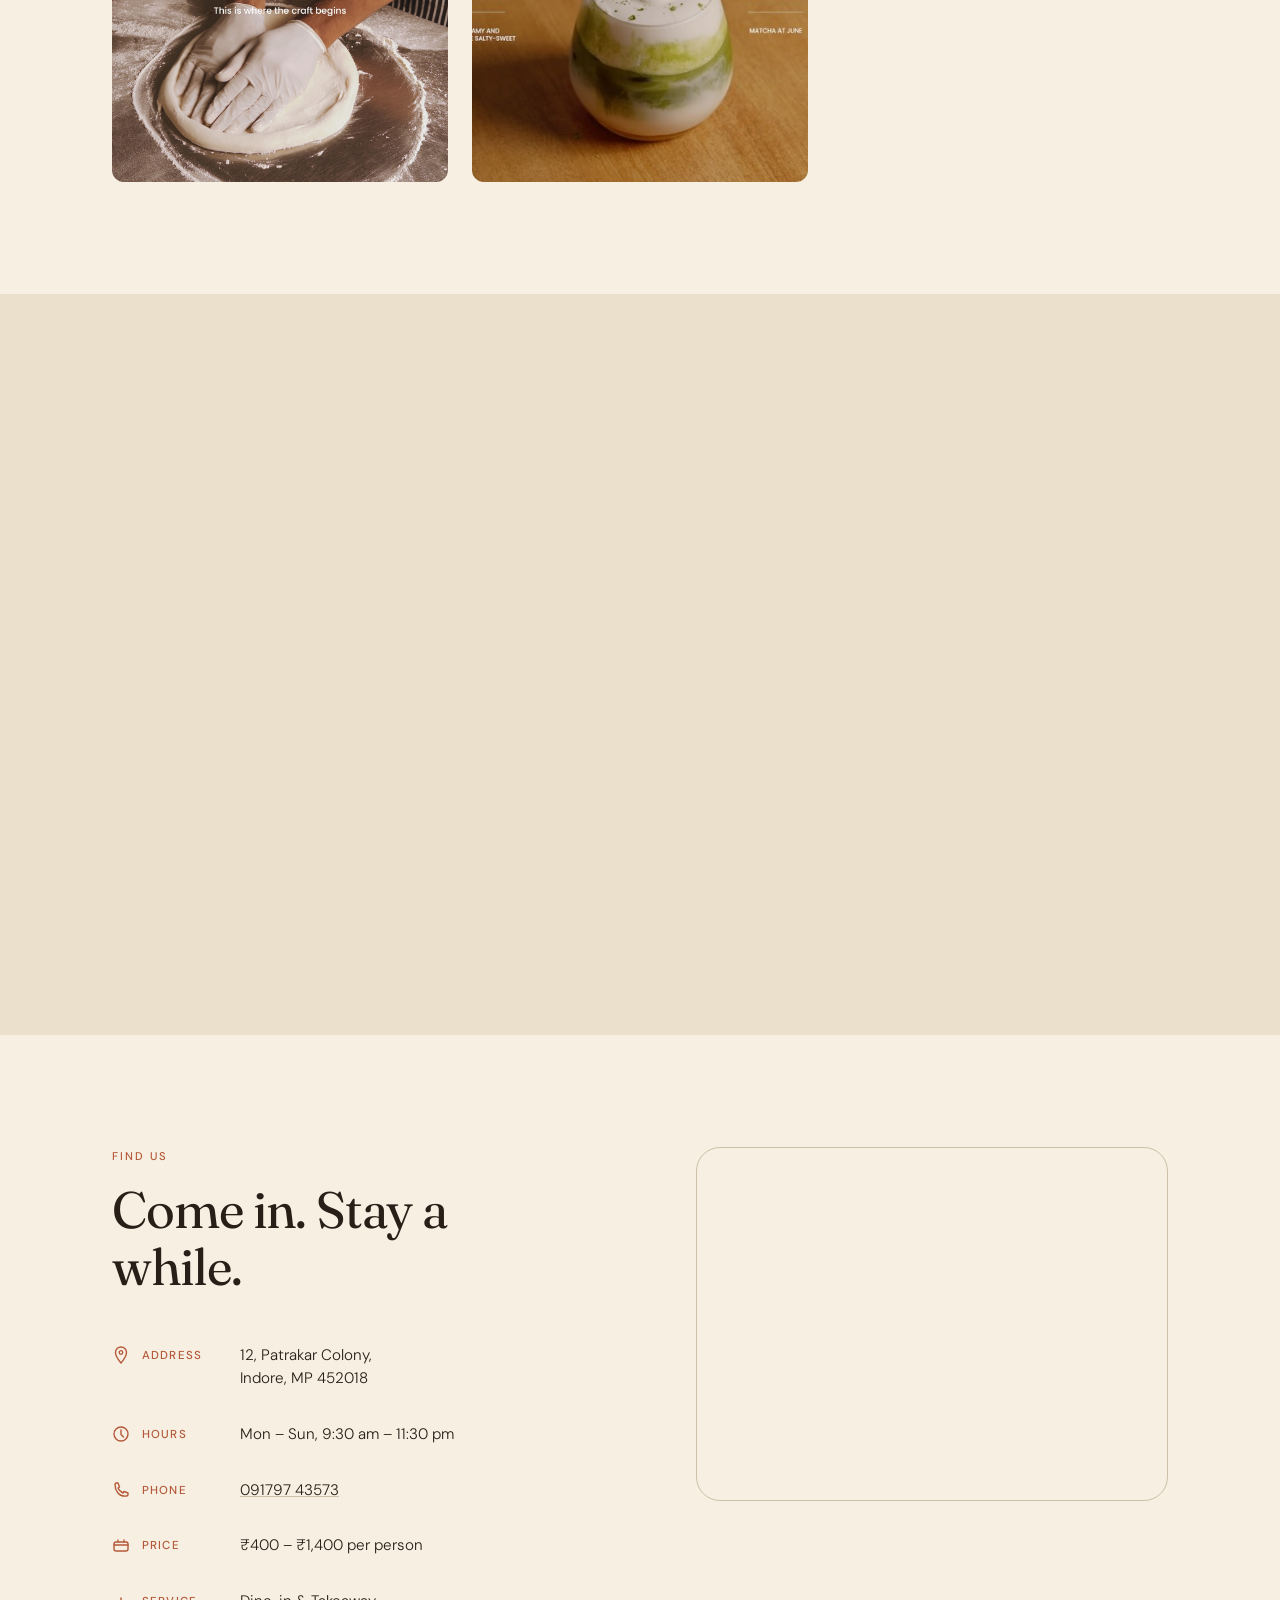
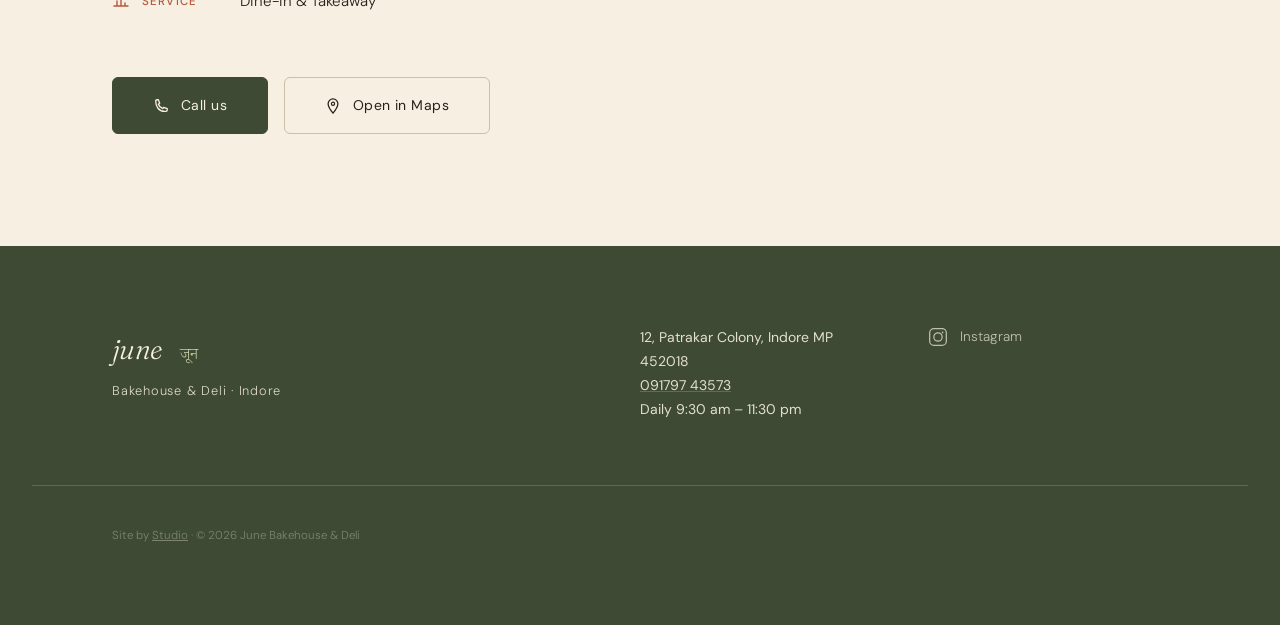
==== commit 8c779f71: "Update hero image to iconic arched entrance and ensure all site images are completely unique with ze" ====
--- a/index.html
+++ b/index.html
@@ -107,7 +107,7 @@
 
     <!-- HERO PHOTO -->
     <div class="hero__image-wrap">
-      <img src="images/june-interior-dining.jpg" alt="June Bakehouse & Deli warm interior dining room in Patrakar Colony, Indore" />
+      <img src="images/june-arched-entrance.jpg" alt="Iconic sunlit arched entrance to June Bakehouse &amp; Deli in Patrakar Colony, Indore" />
     </div>
 
     <div class="hero__content container">
@@ -148,7 +148,7 @@
       </div>
 
       <div class="about__images reveal">
-        <img src="images/june-arched-entrance.jpg" alt="Iconic arched entrance at June Bakehouse & Deli" class="about__img about__img--portrait" style="width:100%; border-radius:var(--radius-md); object-fit:cover; aspect-ratio:3/4;">
+        <img src="images/june-coffee-counter.jpg" alt="Artisan stone counter with custom white La Marzocco espresso machine at June Bakehouse" class="about__img about__img--portrait" style="width:100%; border-radius:var(--radius-md); object-fit:cover; aspect-ratio:3/4; object-position:center bottom;">
         <img src="images/june-courtyard-patio.jpg" alt="Tranquil outdoor courtyard patio at June Bakehouse" class="about__img about__img--landscape reveal" style="width:100%; border-radius:var(--radius-md); object-fit:cover; aspect-ratio:3/2; margin-top:var(--space-16);">
       </div>
 
@@ -307,17 +307,16 @@
       </div>
 
       <div class="gallery__grid reveal">
-
         <div class="gallery__item gallery__item--tall">
-          <img src="images/june-arched-entrance.jpg" alt="Iconic arched doorway with flower emblem at June Bakehouse" loading="lazy">
-        </div>
-
-        <div class="gallery__item">
-          <img src="images/june-interior-dining.jpg" alt="Cozy dining room with arched window, linen sofa and timber coffee table" loading="lazy">
-        </div>
-
-        <div class="gallery__item">
-          <img src="images/june-coffee-counter.jpg" alt="Carved stone counter with La Marzocco espresso machine" loading="lazy">
+          <img src="images/june-hot-chocolate.jpg" alt="Velvety Cinnamon Hot Chocolate dusted with June floral emblem stencil" loading="lazy">
+        </div>
+
+        <div class="gallery__item">
+          <img src="images/june-pomodoro-pasta.jpg" alt="Handcrafted Pomodoro Spaghetti served with golden toasted sourdough" loading="lazy">
+        </div>
+
+        <div class="gallery__item">
+          <img src="images/june-croissant-sandwich.jpg" alt="Freshly baked flaky croissant breakfast sandwich with mozzarella and pesto" loading="lazy">
         </div>
 
         <div class="gallery__item gallery__item--wide">
@@ -329,7 +328,7 @@
         </div>
 
         <div class="gallery__item">
-          <img src="images/june-courtyard-patio.jpg" alt="Sunlit outdoor courtyard patio with rattan pendant lamps and palms" loading="lazy">
+          <img src="images/june-brekkie.jpg" alt="Weekend Brekkie spread with brioche French toast, fresh berries and coffee" loading="lazy">
         </div>
 
         <div class="gallery__item">
@@ -343,7 +342,6 @@
         <div class="gallery__item">
           <img src="images/june-iced-matcha.jpg" alt="Sea Salt Honey Iced Matcha on wooden table" loading="lazy">
         </div>
-
       </div>
     </div>
   </section>
